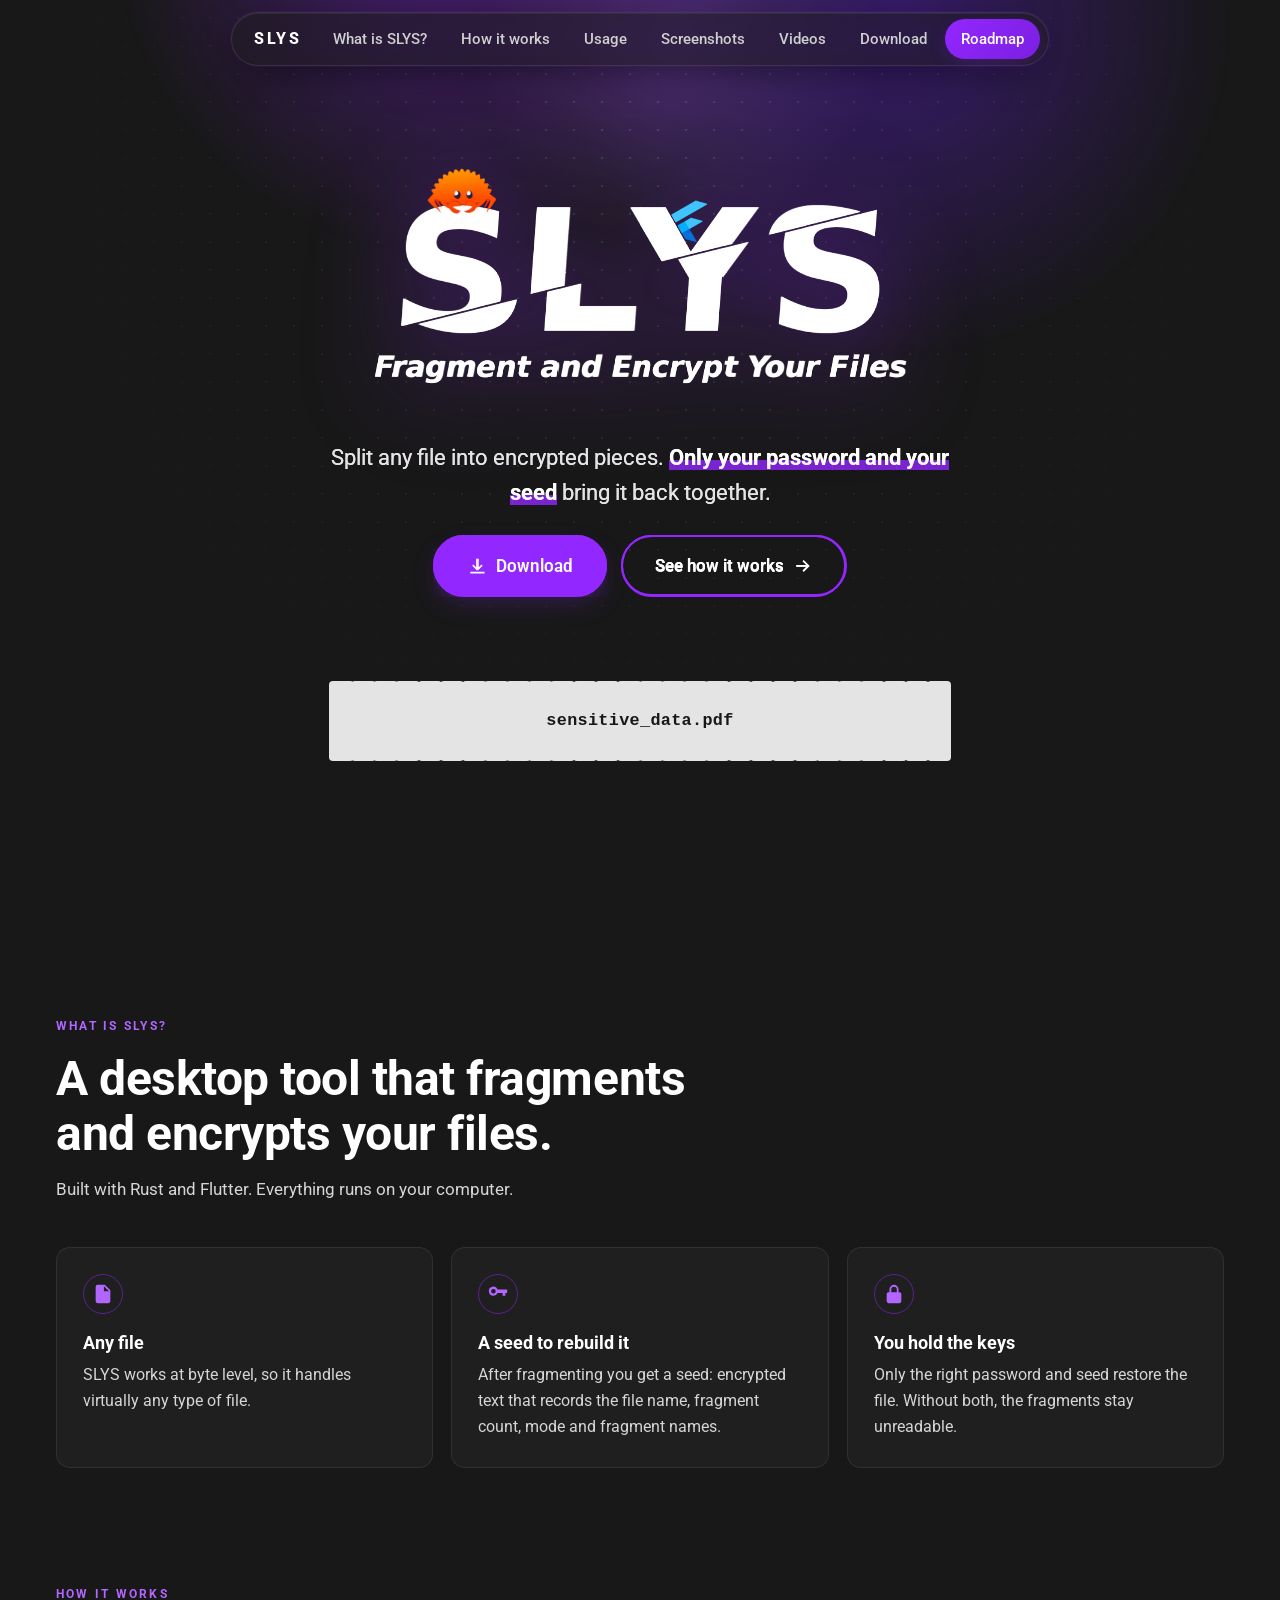
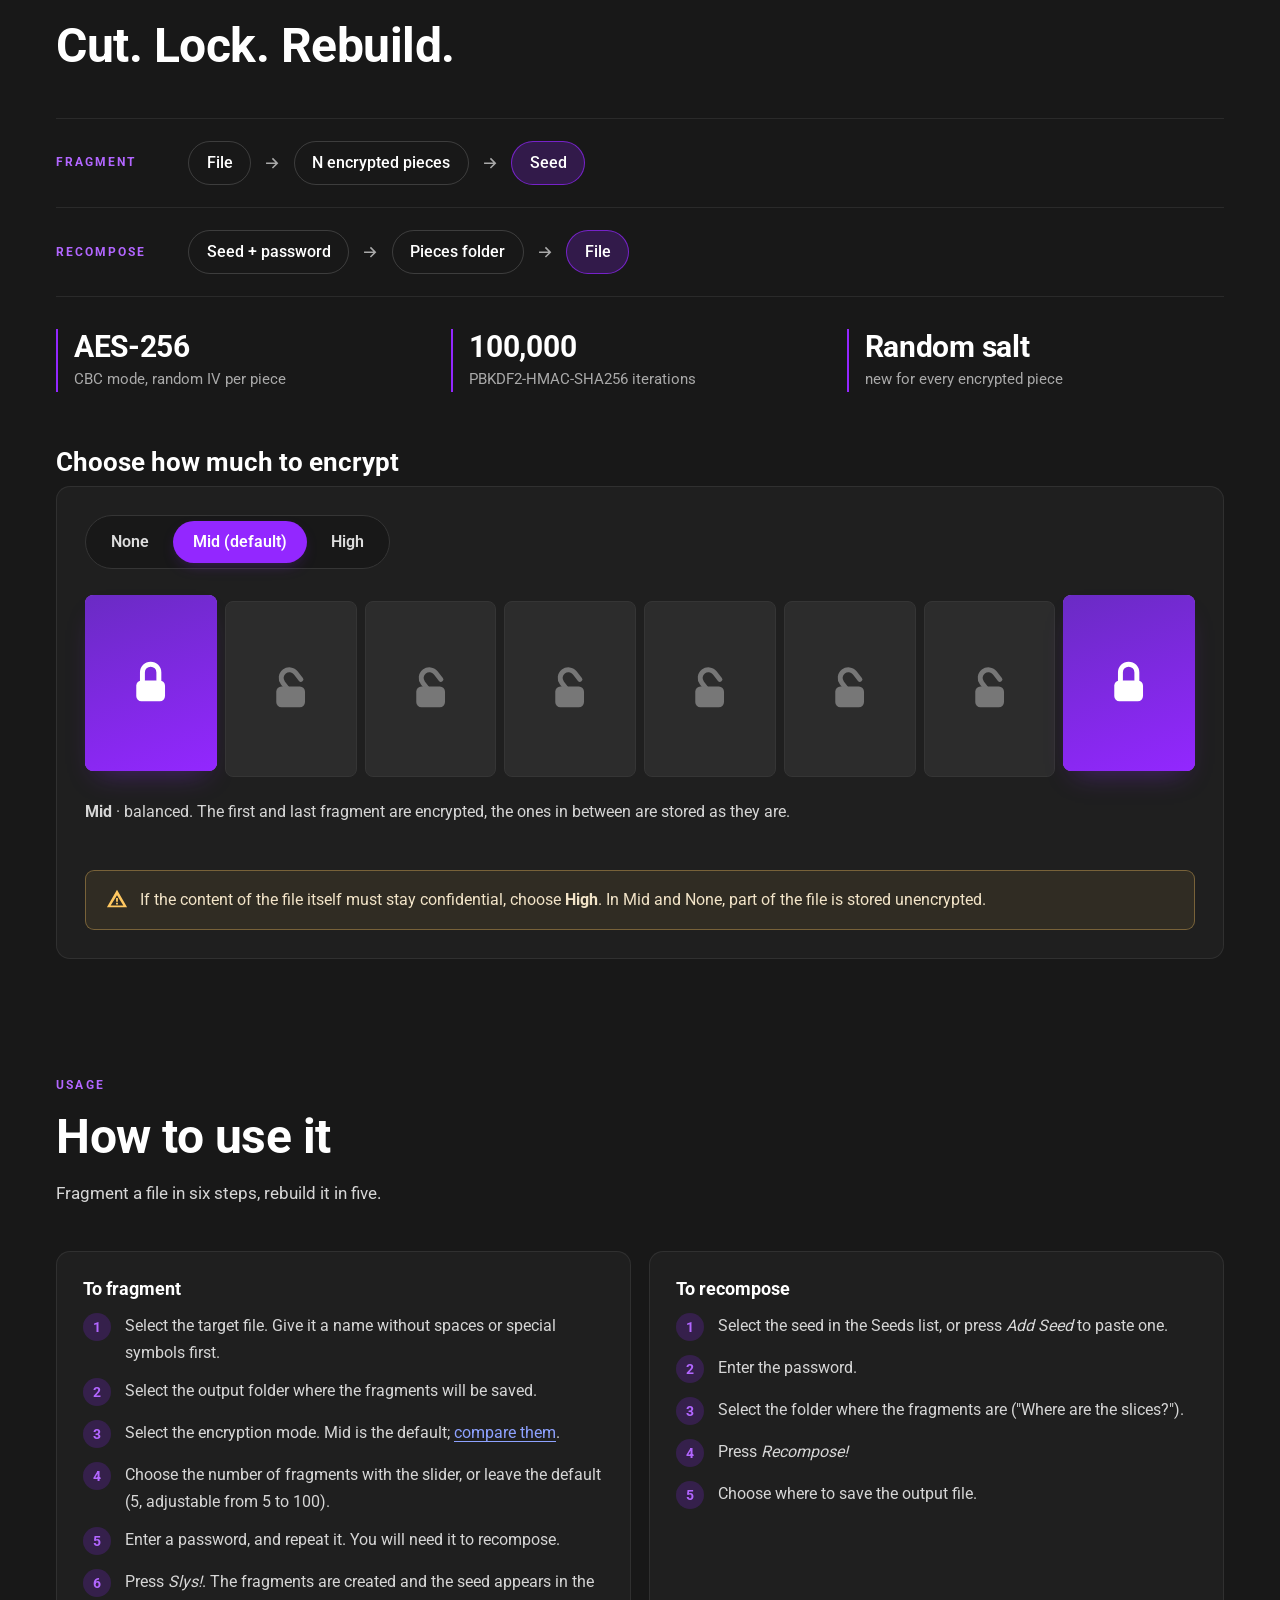
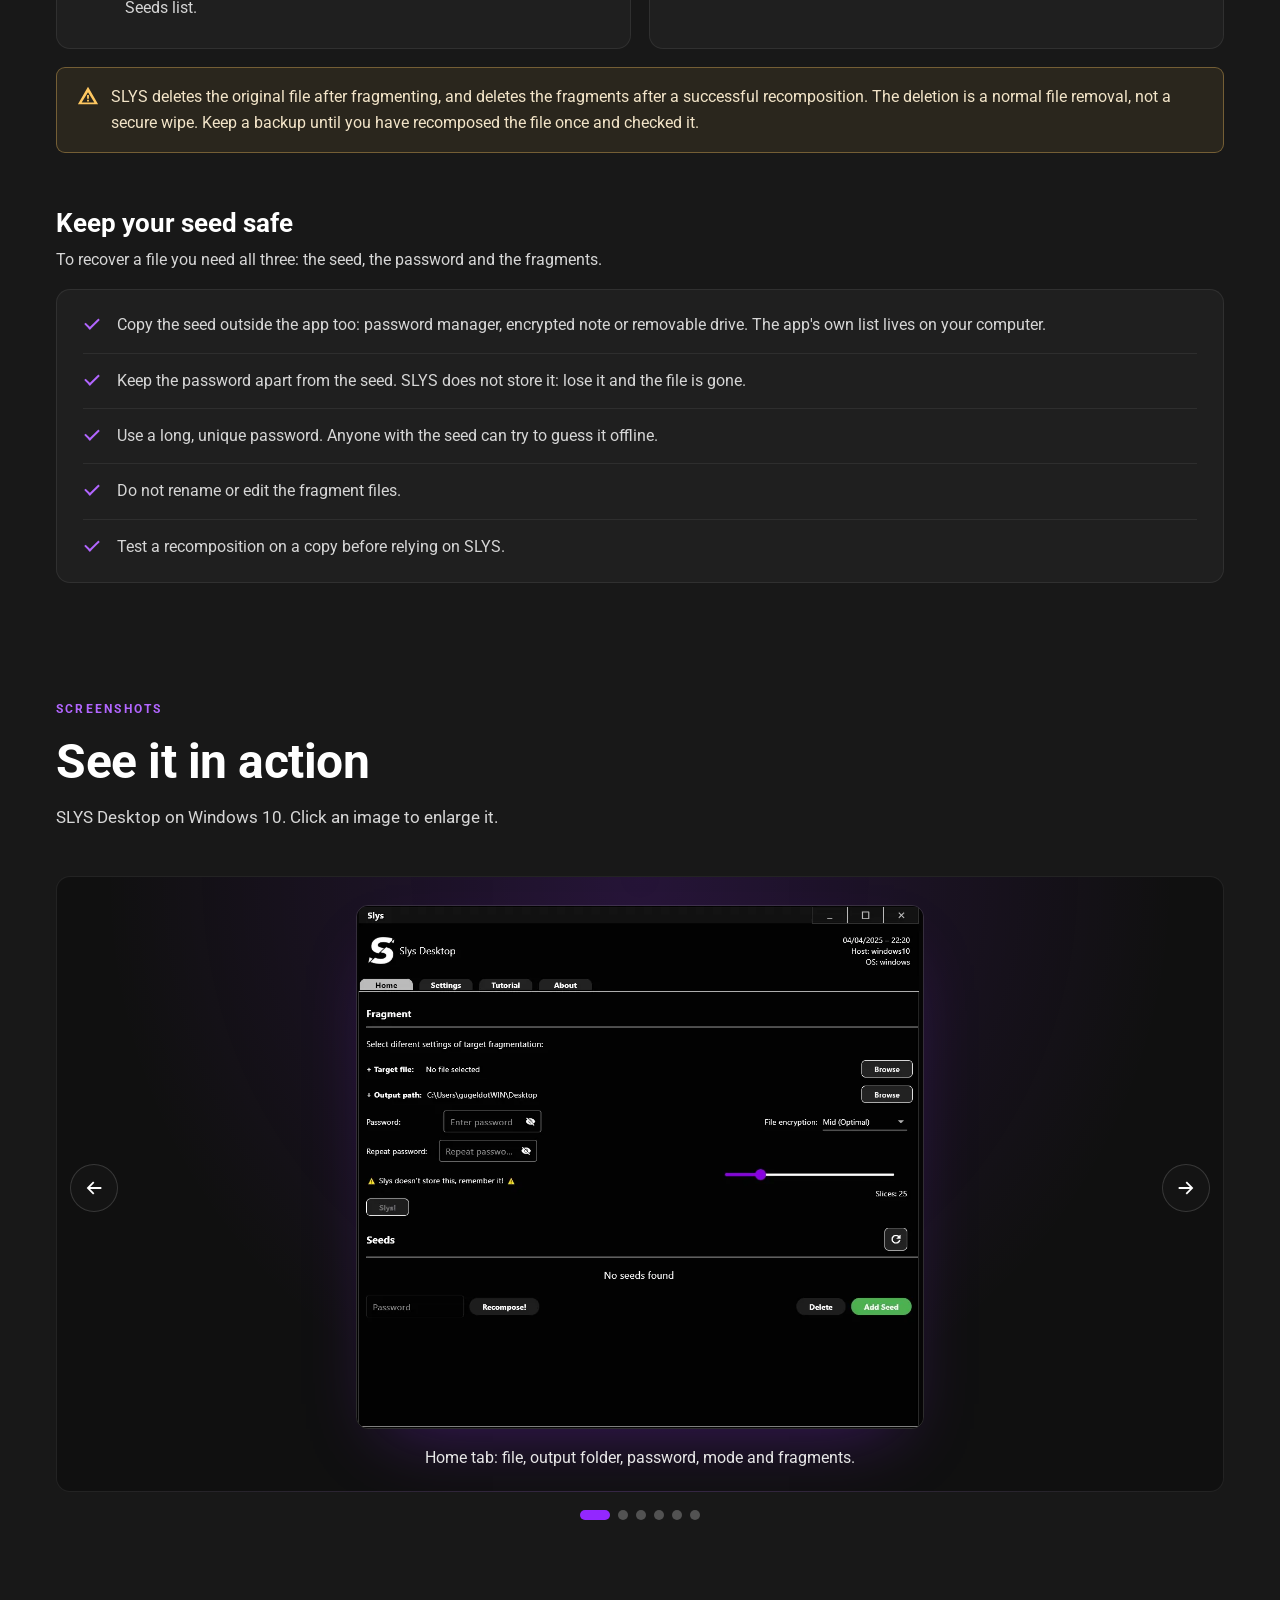
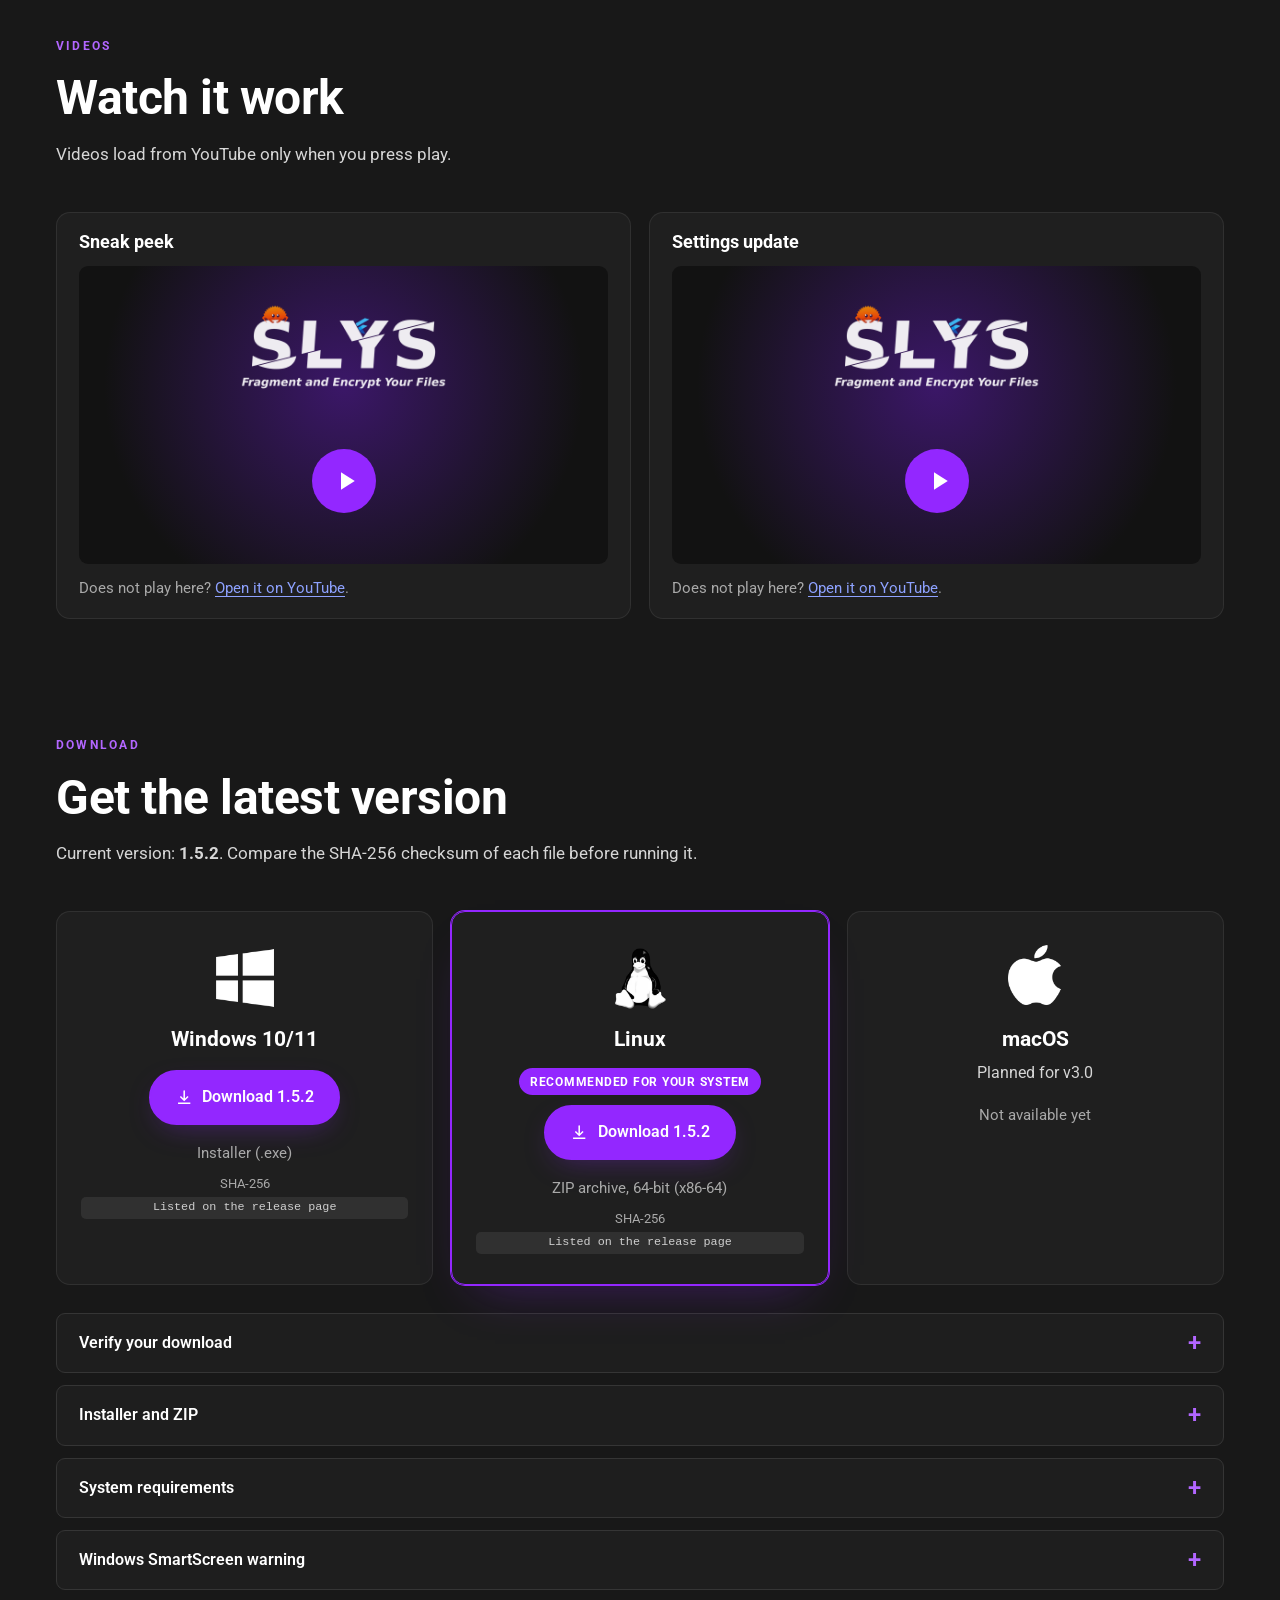
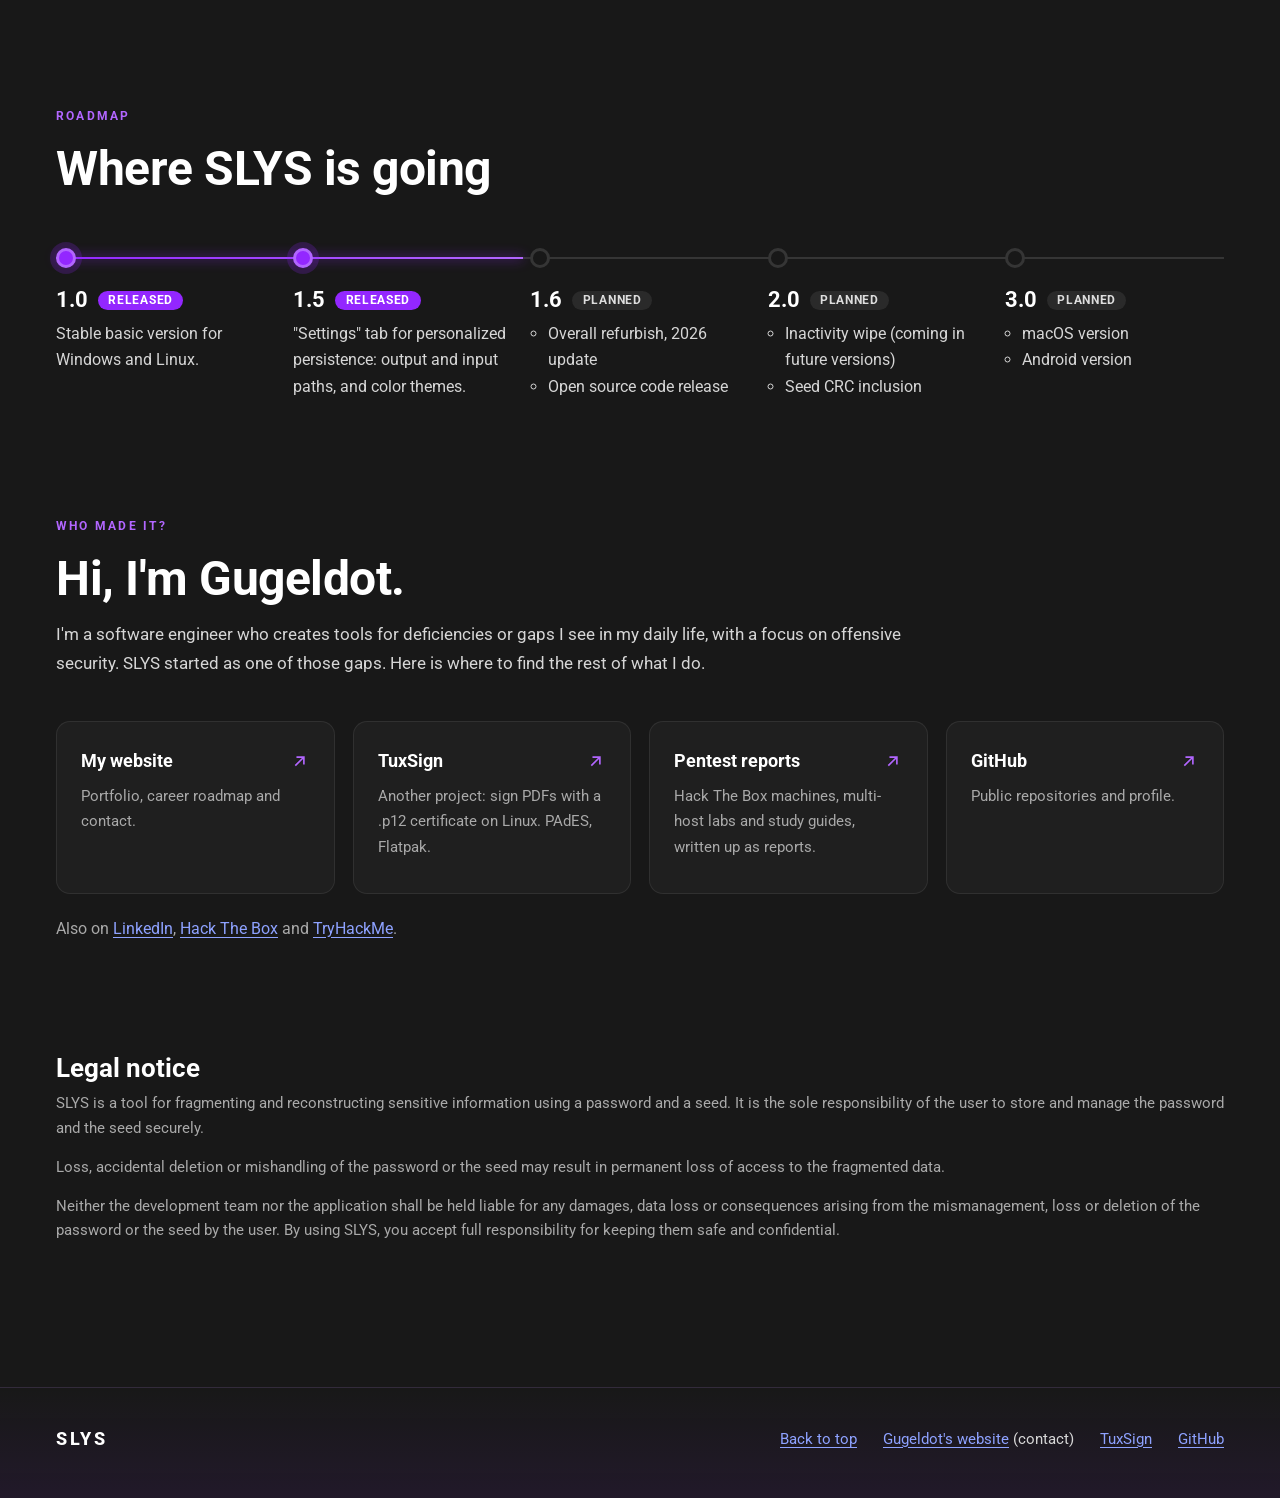
==== site/index.html @ dff04dab "Move the website into the repository, unchanged Copied as it was in the separate slys-web repository" ====
<!DOCTYPE html>
<html lang="en">
<head>
<meta charset="utf-8">
<meta name="viewport" content="width=device-width, initial-scale=1">
<title>SLYS | Fragment &amp; Encrypt Your Files for Windows &amp; Linux</title>
<meta name="description" content="SLYS is a desktop tool that splits any file into individually encrypted AES-256 fragments. Rebuild it only with your password and your encrypted seed.">
<meta name="author" content="Rodrigo Palomo Cuenca">
<meta name="theme-color" content="#181818">
<link rel="canonical" href="https://gugeldot.github.io/slys-web/">
<link rel="icon" href="favicon.ico" sizes="any">
<link rel="icon" type="image/png" sizes="32x32" href="assets/icons/favicon-32x32.png">
<link rel="icon" type="image/png" sizes="16x16" href="assets/icons/favicon-16x16.png">
<link rel="apple-touch-icon" href="assets/icons/apple-touch-icon.png">

<meta property="og:type" content="website">
<meta property="og:site_name" content="SLYS">
<meta property="og:title" content="SLYS | Fragment &amp; Encrypt Your Files for Windows &amp; Linux">
<meta property="og:description" content="SLYS is a desktop tool that splits any file into individually encrypted AES-256 fragments. Rebuild it only with your password and your encrypted seed.">
<meta property="og:url" content="https://gugeldot.github.io/slys-web/">
<meta property="og:image" content="https://gugeldot.github.io/slys-web/assets/og/og-slys.png">
<meta property="og:image:type" content="image/png">
<meta property="og:image:width" content="1200">
<meta property="og:image:height" content="627">
<meta property="og:image:alt" content="SLYS logo with the tagline Fragment and Encrypt">
<meta property="og:locale" content="en_US">
<meta name="twitter:card" content="summary_large_image">
<meta name="twitter:title" content="SLYS | Fragment &amp; Encrypt Your Files for Windows &amp; Linux">
<meta name="twitter:description" content="SLYS is a desktop tool that splits any file into individually encrypted AES-256 fragments. Rebuild it only with your password and your encrypted seed.">
<meta name="twitter:image" content="https://gugeldot.github.io/slys-web/assets/og/og-slys.png">
<meta name="twitter:image:alt" content="SLYS logo with the tagline Fragment and Encrypt">

<link rel="preload" href="assets/fonts/roboto-latin.woff2" as="font" type="font/woff2" crossorigin>
<script>document.documentElement.classList.add('js');try{history.scrollRestoration='manual'}catch(e){}</script>
<link rel="stylesheet" href="assets/css/style.css">

<script type="application/ld+json">
{
  "@context": "https://schema.org",
  "@type": "SoftwareApplication",
  "name": "SLYS",
  "alternateName": "SLYS Desktop",
  "description": "Desktop tool that fragments a file into encrypted pieces and rebuilds it only with the password and the encrypted seed generated when fragmenting.",
  "url": "https://gugeldot.github.io/slys-web/",
  "image": "https://gugeldot.github.io/slys-web/assets/og/og-slys.png",
  "applicationCategory": "SecurityApplication",
  "operatingSystem": "Windows 10, Windows 11, Linux",
  "softwareVersion": "1.5.2",
  "offers": { "@type": "Offer", "price": "0", "priceCurrency": "USD" },
  "author": { "@type": "Person", "name": "Rodrigo Palomo Cuenca", "alternateName": "Gugeldot", "url": "https://gugeldot.github.io/gugeldots-site/" }
}
</script>
<!-- TODO: the source repository (gugeldot/slys) is private, so no code, issue or release links point to it. Re-add them if it becomes public, and add "license" and "downloadUrl" to this JSON-LD. -->
</head>
<body>
<a class="skip" href="#main">Skip to content</a>

<svg width="0" height="0" style="position:absolute" aria-hidden="true" focusable="false">
  <symbol id="i-warn" viewBox="0 0 24 24"><path d="M12 2 1 21h22L12 2Zm0 6 6.9 11H5.1L12 8Zm-1 3v4h2v-4h-2Zm0 5v2h2v-2h-2Z" fill="currentColor" fill-rule="evenodd"/></symbol>
  <symbol id="i-info" viewBox="0 0 24 24"><path d="M12 2a10 10 0 1 0 0 20 10 10 0 0 0 0-20Zm-1 5h2v2h-2V7Zm0 4h2v6h-2v-6Z" fill="currentColor"/></symbol>
  <symbol id="i-download" viewBox="0 0 24 24"><path d="M12 3a1 1 0 0 1 1 1v9.6l3.3-3.3 1.4 1.4-5.7 5.7-5.7-5.7 1.4-1.4 3.3 3.3V4a1 1 0 0 1 1-1ZM4 19h16v2H4v-2Z" fill="currentColor"/></symbol>
  <symbol id="i-arrow" viewBox="0 0 24 24"><path d="M4 11h12.2l-4.600-4.600L13 5l7 7-7 7-1.400-1.400 4.600-4.600H4v-2Z" fill="currentColor"/></symbol>
  <symbol id="i-play" viewBox="0 0 24 24"><path d="M8 5v14l11-7L8 5Z" fill="currentColor"/></symbol>
  <symbol id="i-lock" viewBox="0 0 24 24"><path d="M12 2a5 5 0 0 0-5 5v3H6a2 2 0 0 0-2 2v8a2 2 0 0 0 2 2h12a2 2 0 0 0 2-2v-8a2 2 0 0 0-2-2h-1V7a5 5 0 0 0-5-5Zm-3 8V7a3 3 0 1 1 6 0v3H9Z" fill="currentColor"/></symbol>
  <symbol id="i-key" viewBox="0 0 24 24"><path d="M7 14a5 5 0 1 1 4.6-7H22v4h-2v3h-3v-3h-5.400A5 5 0 0 1 7 14Zm0-7.500a2.500 2.500 0 1 0 0 5 2.500 2.500 0 0 0 0-5Z" fill="currentColor"/></symbol>
  <symbol id="i-file" viewBox="0 0 24 24"><path d="M6 2h8l6 6v12a2 2 0 0 1-2 2H6a2 2 0 0 1-2-2V4a2 2 0 0 1 2-2Zm7 1.500V9h5.500L13 3.500Z" fill="currentColor"/></symbol>
  <symbol id="i-pc" viewBox="0 0 24 24"><path d="M3 4h18a1 1 0 0 1 1 1v11a1 1 0 0 1-1 1h-7v2h3v2H7v-2h3v-2H3a1 1 0 0 1-1-1V5a1 1 0 0 1 1-1Zm1 2v9h16V6H4Z" fill="currentColor"/></symbol>
  <symbol id="i-bolt" viewBox="0 0 24 24"><path d="M13 2 4 14h6l-1 8 9-12h-6l1-8Z" fill="currentColor"/></symbol>
</svg>

<header class="site-header">
  <div class="bar">
   <div class="dock">
    <a class="brand" href="#top" aria-label="SLYS, back to top">SLYS</a>
    <button class="nav-toggle" type="button" aria-expanded="false" aria-controls="site-nav">Menu</button>
    <nav id="site-nav" class="nav" aria-label="Sections">
      <span class="ind" aria-hidden="true"></span>
      <a class="pill" href="#what">What is SLYS?</a>
      <a class="pill" href="#how-it-works">How it works</a>
      <a class="pill" href="#usage">Usage</a>
      <a class="pill" href="#screenshots">Screenshots</a>
      <a class="pill" href="#videos">Videos</a>
      <a class="pill" href="#download">Download</a>
      <a class="pill" href="#roadmap">Roadmap</a>
    </nav>
   </div>
  </div>
  <div class="progress" aria-hidden="true"></div>
</header>

<main id="main">
<section class="hero" id="top">
  <div class="aurora" aria-hidden="true"><i></i><i></i><i></i></div>
  <h1><img class="intro" src="assets/img/slys-logo.webp" width="1100" height="480" fetchpriority="high" alt="SLYS - Fragment and Encrypt Your Files"></h1>
  <p class="lead intro">Split any file into encrypted pieces. <strong>Only your password and your seed</strong> bring it back together.</p>
  <p class="cta">
    <a class="btn btn-lg intro" href="#download"><svg class="ico" aria-hidden="true"><use href="#i-download"/></svg>Download</a>
    <a class="btn btn-lg btn-ghost intro" href="#how-it-works">See how it works<svg class="ico" aria-hidden="true"><use href="#i-arrow"/></svg></a>
  </p>

  <div class="demo" aria-hidden="true">
    <span class="shard" style="--i:0;--x:-336px;--y:-94px;--r:14deg"></span><span class="shard" style="--i:1;--x:-369px;--y:70px;--r:-12deg"></span><span class="shard" style="--i:2;--x:-350px;--y:62px;--r:-42deg"></span><span class="shard" style="--i:3;--x:-246px;--y:-116px;--r:-37deg"></span><span class="shard" style="--i:4;--x:-226px;--y:88px;--r:-34deg"></span><span class="shard" style="--i:5;--x:-248px;--y:94px;--r:40deg"></span><span class="shard" style="--i:6;--x:-148px;--y:-88px;--r:43deg"></span><span class="shard" style="--i:7;--x:-243px;--y:97px;--r:-19deg"></span><span class="shard" style="--i:8;--x:-199px;--y:-103px;--r:-17deg"></span><span class="shard" style="--i:9;--x:-29px;--y:-86px;--r:7deg"></span><span class="shard" style="--i:10;--x:-46px;--y:-94px;--r:4deg"></span><span class="shard" style="--i:11;--x:-151px;--y:-119px;--r:-26deg"></span><span class="shard" style="--i:12;--x:7px;--y:-80px;--r:-17deg"></span><span class="shard" style="--i:13;--x:8px;--y:-73px;--r:-18deg"></span><span class="shard" style="--i:14;--x:76px;--y:54px;--r:-23deg"></span><span class="shard" style="--i:15;--x:49px;--y:67px;--r:34deg"></span><span class="shard" style="--i:16;--x:105px;--y:-57px;--r:43deg"></span><span class="shard" style="--i:17;--x:-7px;--y:-82px;--r:23deg"></span><span class="shard" style="--i:18;--x:22px;--y:-63px;--r:-41deg"></span><span class="shard" style="--i:19;--x:158px;--y:71px;--r:7deg"></span><span class="shard" style="--i:20;--x:226px;--y:-50px;--r:18deg"></span><span class="shard" style="--i:21;--x:186px;--y:82px;--r:-4deg"></span><span class="shard" style="--i:22;--x:262px;--y:120px;--r:-2deg"></span><span class="shard" style="--i:23;--x:245px;--y:-119px;--r:18deg"></span><span class="shard" style="--i:24;--x:263px;--y:133px;--r:29deg"></span><span class="shard" style="--i:25;--x:206px;--y:-91px;--r:15deg"></span><span class="shard" style="--i:26;--x:170px;--y:-70px;--r:-30deg"></span><span class="shard" style="--i:27;--x:213px;--y:-119px;--r:24deg"></span>
    <span class="demo-label">sensitive_data.pdf</span>
  </div>

</section>

<section id="what">
  <div class="head reveal">
    <span class="eyebrow">What is SLYS?</span>
    <h2>A desktop tool that fragments and encrypts your files.</h2>
    <p>Built with Rust and Flutter. Everything runs on your computer.</p>
  </div>
  <div class="trio3">
    <article class="card reveal" style="--d:.04s">
      <span class="tag"><svg class="ico" aria-hidden="true"><use href="#i-file"/></svg></span>
      <h3>Any file</h3>
      <p>SLYS works at byte level, so it handles virtually any type of file.</p>
    </article>
    <article class="card reveal" style="--d:.11s">
      <span class="tag"><svg class="ico" aria-hidden="true"><use href="#i-key"/></svg></span>
      <h3>A seed to rebuild it</h3>
      <p>After fragmenting you get a seed: encrypted text that records the file name, fragment count, mode and fragment names.</p>
    </article>
    <article class="card reveal" style="--d:.18s">
      <span class="tag"><svg class="ico" aria-hidden="true"><use href="#i-lock"/></svg></span>
      <h3>You hold the keys</h3>
      <p>Only the right password and seed restore the file. Without both, the fragments stay unreadable.</p>
    </article>
  </div>
</section>

<section id="how-it-works">
  <div class="head reveal">
    <span class="eyebrow">How it works</span>
    <h2>Cut. Lock. Rebuild.</h2>
  </div>
  <div class="flows reveal">
    <div class="flow"><span class="flow-t">Fragment</span><span class="node">File</span><svg class="ico arr" aria-hidden="true"><use href="#i-arrow"/></svg><span class="node">N encrypted pieces</span><svg class="ico arr" aria-hidden="true"><use href="#i-arrow"/></svg><span class="node hi">Seed</span></div>
    <div class="flow"><span class="flow-t">Recompose</span><span class="node">Seed + password</span><svg class="ico arr" aria-hidden="true"><use href="#i-arrow"/></svg><span class="node">Pieces folder</span><svg class="ico arr" aria-hidden="true"><use href="#i-arrow"/></svg><span class="node hi">File</span></div>
  </div>
  <div class="facts reveal">
    <div class="fact"><b>AES-256</b><span>CBC mode, random IV per piece</span></div>
    <div class="fact"><b>100,000</b><span>PBKDF2-HMAC-SHA256 iterations</span></div>
    <div class="fact"><b>Random salt</b><span>new for every encrypted piece</span></div>
  </div>
  <!-- TODO: confirm these parameters still match the 1.5.2 build (source: slys/Source/backend/src/cryption.rs). -->

  <h3 class="sub" id="modes">Choose how much to encrypt</h3>
  <div class="card modes reveal">
    <fieldset>
      <legend class="sr-only">Encryption mode</legend>
      <div class="seg" role="radiogroup">
        <input type="radio" name="mode" id="m-none" value="none"><label for="m-none">None</label>
        <input type="radio" name="mode" id="m-mid" value="mid" checked><label for="m-mid">Mid (default)</label>
        <input type="radio" name="mode" id="m-high" value="high"><label for="m-high">High</label>
      </div>
    </fieldset>
    <div class="fraglist" aria-hidden="true" data-frags>
      <span class="frag enc" style="--i:0"><svg class="lock" viewBox="0 0 24 24" aria-hidden="true"><path class="shackle" d="M8 11V7a4 4 0 0 1 8 0v4" fill="none" stroke="currentColor" stroke-width="2.4" stroke-linecap="round"/><rect class="body" x="5" y="11" width="14" height="10" rx="2.5" fill="currentColor"/></svg></span>
      <span class="frag" style="--i:1"><svg class="lock" viewBox="0 0 24 24" aria-hidden="true"><path class="shackle" d="M8 11V7a4 4 0 0 1 8 0v4" fill="none" stroke="currentColor" stroke-width="2.4" stroke-linecap="round"/><rect class="body" x="5" y="11" width="14" height="10" rx="2.5" fill="currentColor"/></svg></span>
      <span class="frag" style="--i:2"><svg class="lock" viewBox="0 0 24 24" aria-hidden="true"><path class="shackle" d="M8 11V7a4 4 0 0 1 8 0v4" fill="none" stroke="currentColor" stroke-width="2.4" stroke-linecap="round"/><rect class="body" x="5" y="11" width="14" height="10" rx="2.5" fill="currentColor"/></svg></span>
      <span class="frag" style="--i:3"><svg class="lock" viewBox="0 0 24 24" aria-hidden="true"><path class="shackle" d="M8 11V7a4 4 0 0 1 8 0v4" fill="none" stroke="currentColor" stroke-width="2.4" stroke-linecap="round"/><rect class="body" x="5" y="11" width="14" height="10" rx="2.5" fill="currentColor"/></svg></span>
      <span class="frag" style="--i:4"><svg class="lock" viewBox="0 0 24 24" aria-hidden="true"><path class="shackle" d="M8 11V7a4 4 0 0 1 8 0v4" fill="none" stroke="currentColor" stroke-width="2.4" stroke-linecap="round"/><rect class="body" x="5" y="11" width="14" height="10" rx="2.5" fill="currentColor"/></svg></span>
      <span class="frag" style="--i:5"><svg class="lock" viewBox="0 0 24 24" aria-hidden="true"><path class="shackle" d="M8 11V7a4 4 0 0 1 8 0v4" fill="none" stroke="currentColor" stroke-width="2.4" stroke-linecap="round"/><rect class="body" x="5" y="11" width="14" height="10" rx="2.5" fill="currentColor"/></svg></span>
      <span class="frag" style="--i:6"><svg class="lock" viewBox="0 0 24 24" aria-hidden="true"><path class="shackle" d="M8 11V7a4 4 0 0 1 8 0v4" fill="none" stroke="currentColor" stroke-width="2.4" stroke-linecap="round"/><rect class="body" x="5" y="11" width="14" height="10" rx="2.5" fill="currentColor"/></svg></span>
      <span class="frag enc" style="--i:7"><svg class="lock" viewBox="0 0 24 24" aria-hidden="true"><path class="shackle" d="M8 11V7a4 4 0 0 1 8 0v4" fill="none" stroke="currentColor" stroke-width="2.4" stroke-linecap="round"/><rect class="body" x="5" y="11" width="14" height="10" rx="2.5" fill="currentColor"/></svg></span>
    </div>
    <div aria-live="polite">
      <p class="mode-desc" data-mode="none"><strong>None</strong> · fastest. No fragment is encrypted. The seed still is.</p>
      <p class="mode-desc on" data-mode="mid"><strong>Mid</strong> · balanced. The first and last fragment are encrypted, the ones in between are stored as they are.</p>
      <p class="mode-desc" data-mode="high"><strong>High</strong> · slowest. Every fragment is encrypted.</p>
    </div>
    <p class="note"><svg class="ico" role="img" aria-label="Warning"><use href="#i-warn"/></svg><span>If the content of the file itself must stay confidential, choose <strong>High</strong>. In Mid and None, part of the file is stored unencrypted.</span></p>
  </div>
  <!-- TODO: confirm the mode behaviour for 1.5.2 (source: slys/Source/backend/src/main.rs, "Partial" = first and last fragment, "Total" = all). -->
</section>

<section id="usage">
  <div class="head reveal">
    <span class="eyebrow">Usage</span>
    <h2>How to use it</h2>
    <p>Fragment a file in six steps, rebuild it in five.</p>
  </div>
  <div class="two">
    <article class="card reveal">
      <h3>To fragment</h3>
      <ol class="todo-list">
        <li>Select the target file. Give it a name without spaces or special symbols first.</li>
        <li>Select the output folder where the fragments will be saved.</li>
        <li>Select the encryption mode. Mid is the default; <a href="#modes">compare them</a>.</li>
        <li>Choose the number of fragments with the slider, or leave the default (5, adjustable from 5 to 100).</li>
        <li>Enter a password, and repeat it. You will need it to recompose.</li>
        <li>Press <em>Slys!</em>. The fragments are created and the seed appears in the Seeds list.</li>
      </ol>
      <!-- TODO: confirm for 1.5.2: default fragment count (source: 5; older screenshots show 25) and the "no spaces or symbols" file name rule. -->
    </article>
    <article class="card reveal" style="--d:.1s">
      <h3>To recompose</h3>
      <ol class="todo-list">
        <li>Select the seed in the Seeds list, or press <em>Add Seed</em> to paste one.</li>
        <li>Enter the password.</li>
        <li>Select the folder where the fragments are ("Where are the slices?").</li>
        <li>Press <em>Recompose!</em></li>
        <li>Choose where to save the output file.</li>
      </ol>
    </article>
  </div>
  <p class="note reveal" role="note"><svg class="ico" role="img" aria-label="Warning"><use href="#i-warn"/></svg><span>SLYS deletes the original file after fragmenting, and deletes the fragments after a successful recomposition. The deletion is a normal file removal, not a secure wipe. Keep a backup until you have recomposed the file once and checked it.</span></p>

  <h3 class="sub" id="seed-safety">Keep your seed safe</h3>
  <p class="sub-lead">To recover a file you need all three: the seed, the password and the fragments.</p>
  <ul class="check card reveal">
    <li>Copy the seed outside the app too: password manager, encrypted note or removable drive. The app's own list lives on your computer.</li>
    <li>Keep the password apart from the seed. SLYS does not store it: lose it and the file is gone.</li>
    <li>Use a long, unique password. Anyone with the seed can try to guess it offline.</li>
    <li>Do not rename or edit the fragment files.</li>
    <li>Test a recomposition on a copy before relying on SLYS.</li>
  </ul>
</section>

<section id="screenshots">
  <div class="head reveal">
    <span class="eyebrow">Screenshots</span>
    <h2>See it in action</h2>
    <p>SLYS Desktop on Windows 10. Click an image to enlarge it.</p>
  </div>
  <div class="carousel reveal" role="region" aria-roledescription="carousel" aria-label="Screenshots of SLYS Desktop">
    <div class="viewport" tabindex="0">
      <ul class="track">
        <li class="slide" aria-label="1 of 6">
          <figure>
            <a href="assets/img/shot-1.webp" data-lightbox aria-label="Enlarge screenshot 1"><img src="assets/img/shot-1.webp" width="1044" height="967"  decoding="async" alt="SLYS Desktop home tab with fields for target file, output path, password, file encryption set to Mid and a slices slider"></a>
            <figcaption>Home tab: file, output folder, password, mode and fragments.</figcaption>
          </figure>
        </li>
        <li class="slide" aria-label="2 of 6">
          <figure>
            <a href="assets/img/shot-2.webp" data-lightbox aria-label="Enlarge screenshot 2"><img src="assets/img/shot-2.webp" width="1044" height="967" loading="lazy" decoding="async" alt="SLYS Desktop home tab showing a generated seed in the Seeds list"></a>
            <figcaption>After fragmenting, the seed appears in the Seeds list.</figcaption>
          </figure>
        </li>
        <li class="slide" aria-label="3 of 6">
          <figure>
            <a href="assets/img/shot-3.webp" data-lightbox aria-label="Enlarge screenshot 3"><img src="assets/img/shot-3.webp" width="1044" height="967" loading="lazy" decoding="async" alt="SLYS Desktop with a seed selected, the slices folder chosen and a password entered, ready to press Recompose"></a>
            <figcaption>Recomposing: select a seed, enter the password, choose the fragments folder.</figcaption>
          </figure>
        </li>
        <li class="slide" aria-label="4 of 6">
          <figure>
            <a href="assets/img/shot-4.webp" data-lightbox aria-label="Enlarge screenshot 4"><img src="assets/img/shot-4.webp" width="1044" height="967" loading="lazy" decoding="async" alt="SLYS Desktop settings tab with dark mode, accent color, default output path, encryption level and fragment size"></a>
            <figcaption>Settings: theme, accent color and default paths, mode and fragment count.</figcaption>
          </figure>
        </li>
        <li class="slide" aria-label="5 of 6">
          <figure>
            <a href="assets/img/shot-5.webp" data-lightbox aria-label="Enlarge screenshot 5"><img src="assets/img/shot-5.webp" width="1044" height="967" loading="lazy" decoding="async" alt="SLYS Desktop tutorial tab listing the steps to fragment and to recompose a file"></a>
            <figcaption>Tutorial tab with the fragment and recompose steps.</figcaption>
          </figure>
        </li>
        <li class="slide" aria-label="6 of 6">
          <figure>
            <a href="assets/img/shot-6.webp" data-lightbox aria-label="Enlarge screenshot 6"><img src="assets/img/shot-6.webp" width="1044" height="967" loading="lazy" decoding="async" alt="SLYS Desktop about tab with the SLYS logo and the reasons behind the tool"></a>
            <figcaption>About tab: motivation and capabilities.</figcaption>
          </figure>
        </li>
      </ul>
    </div>
    <button type="button" class="car-btn prev" aria-label="Previous screenshot"><svg class="ico" aria-hidden="true"><use href="#i-arrow"/></svg></button>
    <button type="button" class="car-btn next" aria-label="Next screenshot"><svg class="ico" aria-hidden="true"><use href="#i-arrow"/></svg></button>
    <div class="car-foot">
      <div class="dots"><button type="button" class="dot on" aria-label="Go to screenshot 1" aria-current="true"></button><button type="button" class="dot" aria-label="Go to screenshot 2"></button><button type="button" class="dot" aria-label="Go to screenshot 3"></button><button type="button" class="dot" aria-label="Go to screenshot 4"></button><button type="button" class="dot" aria-label="Go to screenshot 5"></button><button type="button" class="dot" aria-label="Go to screenshot 6"></button></div>
    </div>
  </div>
</section>

<section id="videos">
  <div class="head reveal">
    <span class="eyebrow">Videos</span>
    <h2>Watch it work</h2>
    <p>Videos load from YouTube only when you press play.</p>
  </div>
  <div class="two">
    <article class="card video-card reveal">
      <h3>Sneak peek</h3>
      <a class="video" href="https://youtu.be/vsgayHR3l5A" data-yt="vsgayHR3l5A" data-title="SLYS 1.5.2 Sneak Peek" target="_blank" rel="noopener noreferrer">
        <img src="assets/img/slys-logo.webp" width="1100" height="480" loading="lazy" decoding="async" alt="">
        <span class="play"><svg class="ico" aria-hidden="true"><use href="#i-play"/></svg></span>
        <span class="sr-only">Play video: SLYS 1.5.2 Sneak Peek</span>
      </a>
      <p class="alt">Does not play here? <a href="https://youtu.be/vsgayHR3l5A" target="_blank" rel="noopener noreferrer">Open it on YouTube<span class="sr-only"> (opens in a new tab)</span></a>.</p>
    </article>
    <article class="card video-card reveal" style="--d:.1s">
      <h3>Settings update</h3>
      <a class="video" href="https://youtu.be/JXyZCfNcs8A" data-yt="JXyZCfNcs8A" data-title="SLYS 1.5.2 Settings Update" target="_blank" rel="noopener noreferrer">
        <img src="assets/img/slys-logo.webp" width="1100" height="480" loading="lazy" decoding="async" alt="">
        <span class="play"><svg class="ico" aria-hidden="true"><use href="#i-play"/></svg></span>
        <span class="sr-only">Play video: SLYS 1.5.2 Settings Update</span>
      </a>
      <p class="alt">Does not play here? <a href="https://youtu.be/JXyZCfNcs8A" target="_blank" rel="noopener noreferrer">Open it on YouTube<span class="sr-only"> (opens in a new tab)</span></a>.</p>
    </article>
  </div>
</section>

<section id="download">
  <div class="head reveal">
    <span class="eyebrow">Download</span>
    <h2>Get the latest version</h2>
    <p>Current version: <strong>1.5.2</strong>. Compare the SHA-256 checksum of each file before running it.</p>
  </div>
  <div class="os-grid">
    <article class="card os reveal" data-os="windows">
      <img src="assets/img/os-windows.webp" width="240" height="240" loading="lazy" decoding="async" alt="Windows logo">
      <h3>Windows 10/11</h3>
      <p class="rec" hidden>Recommended for your system</p>
      <p><a class="btn" href="https://github.com/gugeldot/slys/releases/latest" target="_blank" rel="noopener noreferrer"><svg class="ico" aria-hidden="true"><use href="#i-download"/></svg>Download 1.5.2<span class="sr-only"> (opens in a new tab)</span></a></p>
      <p class="meta">Installer (.exe)</p>
      <p class="hash"><span>SHA-256</span> <code id="sha-windows">Listed on the release page</code></p>
    </article>
    <article class="card os reveal" style="--d:.08s" data-os="linux">
      <img src="assets/img/os-linux.webp" width="206" height="240" loading="lazy" decoding="async" alt="Linux penguin logo">
      <h3>Linux</h3>
      <p class="rec" hidden>Recommended for your system</p>
      <p><a class="btn" href="https://github.com/gugeldot/slys/releases/latest" target="_blank" rel="noopener noreferrer"><svg class="ico" aria-hidden="true"><use href="#i-download"/></svg>Download 1.5.2<span class="sr-only"> (opens in a new tab)</span></a></p>
      <p class="meta">ZIP archive, 64-bit (x86-64)</p>
      <p class="hash"><span>SHA-256</span> <code id="sha-linux">Listed on the release page</code></p>
    </article>
    <article class="card os os-soon reveal" style="--d:.16s" data-os="macos">
      <img src="assets/img/os-macos.webp" width="240" height="240" loading="lazy" decoding="async" alt="Apple logo">
      <h3>macOS</h3>
      <p><span class="status">Planned for v3.0</span></p>
      <p class="meta">Not available yet</p>
    </article>
  </div>
  <!-- TODO: BLOCKER. The download buttons point at github.com/gugeldot/slys/releases/latest, which returns 404 while the repository is private. Host the installer and ZIP somewhere public (public releases repo, or files in this repo) and update these links. -->
  <!-- TODO: SHA-256 values and exact asset names (assumed Slys_Installer.exe and Slys_Linux.zip). Run tools/fill-checksums.py to fill them in. -->

  <div class="accs">
    <details class="acc reveal">
      <summary>Verify your download</summary>
      <div class="body">
        <p>Compare the checksum of the file you downloaded with the one listed above. If they differ, do not run it.</p>
        <p><strong>Windows (PowerShell)</strong></p>
        <pre><code>Get-FileHash .\Slys_Installer.exe -Algorithm SHA256</code></pre>
        <p><strong>Linux</strong></p>
        <pre><code>sha256sum Slys_Linux.zip</code></pre>
      </div>
    </details>
    <details class="acc reveal">
      <summary>Installer and ZIP</summary>
      <div class="body">
        <p>Windows is distributed as an installer that sets the application up for you. The Linux build is a self-contained folder (executable plus libraries), distributed as a ZIP: extract it anywhere and run <code>slys_frontend</code>. If your system does not run it, mark it as executable with <code>chmod +x slys_frontend</code>.</p>
        <!-- TODO: confirm with the author the reason for installer (Windows) vs ZIP (Linux); the text above only describes what each package is. -->
      </div>
    </details>
    <details class="acc reveal">
      <summary>System requirements</summary>
      <div class="body">
        <ul class="plain">
          <li>Windows 10 or 11, or a 64-bit (x86-64) Linux distribution with a graphical desktop.</li>
          <li>Free memory at least as large as the file you fragment: SLYS reads the whole file into memory.</li>
          <li>The file must have at least as many bytes as the number of fragments you choose.</li>
        </ul>
        <!-- TODO: minimum Windows build, minimum glibc / distributions tested, and macOS/ARM status. -->
      </div>
    </details>
    <details class="acc reveal">
      <summary>Windows SmartScreen warning</summary>
      <div class="body">
        <p>Windows may show a SmartScreen warning the first time you run the installer. The executable is not signed with a code-signing certificate, which this independent project cannot currently afford. SmartScreen flags unsigned files by default. To continue, choose <em>More info</em>, then <em>Run anyway</em>. Verifying the SHA-256 checksum above first is recommended.</p>
      </div>
    </details>
  </div>
</section>

<section id="roadmap">
  <div class="head reveal">
    <span class="eyebrow">Roadmap</span>
    <h2>Where SLYS is going</h2>
  </div>
  <ol class="timeline reveal">
    <li class="done"><h3>1.0 <span class="badge">Released</span></h3><p>Stable basic version for Windows and Linux.</p></li>
    <li class="done"><h3>1.5 <span class="badge">Released</span></h3><p>"Settings" tab for personalized persistence: output and input paths, and color themes.</p></li>
    <li><h3>1.6 <span class="badge">Planned</span></h3><ul><li>Overall refurbish, 2026 update</li><li>Open source code release</li></ul></li>
    <li><h3>2.0 <span class="badge">Planned</span></h3><ul><li>Inactivity wipe (coming in future versions)</li><li>Seed CRC inclusion</li></ul></li>
    <li><h3>3.0 <span class="badge">Planned</span></h3><ul><li>macOS version</li><li>Android version</li></ul></li>
  </ol>
  <!-- TODO: macOS was listed under 2.0 on the previous site; the brief says v3.0. Confirm. -->

  <!-- TODO: changelog details for 1.5.1 and 1.5.2 (the roadmap above already lists 1.0 and 1.5). -->
</section>

<section id="about">
  <div class="head reveal">
    <span class="eyebrow">Who made it?</span>
    <h2>Hi, I'm Gugeldot.</h2>
    <p>I'm a software engineer who creates tools for deficiencies or gaps I see in my daily life, with a focus on offensive security. SLYS started as one of those gaps. Here is where to find the rest of what I do.</p>
  </div>
  <div class="links4">
    <a class="card link-card reveal" href="https://gugeldot.github.io/gugeldots-site/" target="_blank" rel="noopener noreferrer"><span class="lc-t">My website<svg class="ico go" aria-hidden="true"><use href="#i-arrow"/></svg></span><span class="lc-d">Portfolio, career roadmap and contact.</span><span class="sr-only"> (opens in a new tab)</span></a>
    <a class="card link-card reveal" href="https://gugeldot.github.io/TuxSign/" target="_blank" rel="noopener noreferrer"><span class="lc-t">TuxSign<svg class="ico go" aria-hidden="true"><use href="#i-arrow"/></svg></span><span class="lc-d">Another project: sign PDFs with a .p12 certificate on Linux. PAdES, Flatpak.</span><span class="sr-only"> (opens in a new tab)</span></a>
    <a class="card link-card reveal" href="https://gugeldot.github.io/gugeldots-site/reports.html" target="_blank" rel="noopener noreferrer"><span class="lc-t">Pentest reports<svg class="ico go" aria-hidden="true"><use href="#i-arrow"/></svg></span><span class="lc-d">Hack The Box machines, multi-host labs and study guides, written up as reports.</span><span class="sr-only"> (opens in a new tab)</span></a>
    <a class="card link-card reveal" href="https://github.com/gugeldot" target="_blank" rel="noopener noreferrer"><span class="lc-t">GitHub<svg class="ico go" aria-hidden="true"><use href="#i-arrow"/></svg></span><span class="lc-d">Public repositories and profile.</span><span class="sr-only"> (opens in a new tab)</span></a>
  </div>
  <p class="more reveal">Also on <a href="https://linkedin.com/in/rodrigo-palomo-cuenca" target="_blank" rel="noopener noreferrer">LinkedIn<span class="sr-only"> (opens in a new tab)</span></a>, <a href="https://app.hackthebox.com/public/users/2388245" target="_blank" rel="noopener noreferrer">Hack The Box<span class="sr-only"> (opens in a new tab)</span></a> and <a href="https://tryhackme.com/p/gugeldot" target="_blank" rel="noopener noreferrer">TryHackMe<span class="sr-only"> (opens in a new tab)</span></a>.</p>
</section>

<section id="legal" class="legal">
  <h3 class="sub" style="margin-top:0">Legal notice</h3>
  <p>SLYS is a tool for fragmenting and reconstructing sensitive information using a password and a seed. It is the sole responsibility of the user to store and manage the password and the seed securely.</p>
  <p>Loss, accidental deletion or mishandling of the password or the seed may result in permanent loss of access to the fragmented data.</p>
  <p>Neither the development team nor the application shall be held liable for any damages, data loss or consequences arising from the mismanagement, loss or deletion of the password or the seed by the user. By using SLYS, you accept full responsibility for keeping them safe and confidential.</p>
</section>
</main>

<footer class="site-footer">
  <div class="foot">
    <p class="foot-brand">SLYS</p>
    <ul>
      <li><a href="#top">Back to top</a></li>
      <li><a href="https://gugeldot.github.io/gugeldots-site/" target="_blank" rel="noopener noreferrer">Gugeldot's website<span class="sr-only"> (opens in a new tab)</span></a> (contact)</li>
      <li><a href="https://gugeldot.github.io/TuxSign/" target="_blank" rel="noopener noreferrer">TuxSign<span class="sr-only"> (opens in a new tab)</span></a></li>
      <li><a href="https://github.com/gugeldot" target="_blank" rel="noopener noreferrer">GitHub<span class="sr-only"> (opens in a new tab)</span></a></li>
    </ul>
    <!-- TODO: direct contact e-mail if desired. -->
  </div>
</footer>

<dialog class="lightbox" aria-label="Screenshot viewer">
  <figure>
    <img src="assets/img/shot-1.webp" alt="" width="1044" height="967" loading="lazy">
    <figcaption></figcaption>
  </figure>
  <div class="lb-actions">
    <button type="button" data-lb="prev" aria-label="Previous screenshot">&larr;</button>
    <button type="button" data-lb="next" aria-label="Next screenshot">&rarr;</button>
    <button type="button" data-lb="close" aria-label="Close viewer">Close</button>
  </div>
</dialog>

<script src="assets/js/main.js" defer></script>
</body>
</html>
---- site/assets/css/style.css ----
/* SLYS landing - plain CSS, no dependencies.
   Palette carried over from the original site: #181818 background, #9327FF purple, white text, Roboto.
   Motion is progressive: everything is readable without JS and with prefers-reduced-motion. */

@font-face {
  font-family: "Roboto";
  font-style: normal;
  font-weight: 100 900;
  font-display: swap;
  src: url("../fonts/roboto-latin.woff2") format("woff2");
}

:root {
  --bg: #181818;
  --bg-2: #1e1e1e;
  --surface: #232323;
  --surface-2: #2c2c2c;
  --border: #353535;
  --text: #fff;
  --body: #d6d6d6;
  --muted: #a9a9a9;
  --purple: #9327ff;
  --purple-2: #b266ff;
  --glow: rgba(147, 39, 255, .35);
  --link: #8ea2ff;
  --green: #00ff06;
  --amber: #ffc861;
  --radius: 14px;
  --radius-s: 9px;
  --font: "Roboto", system-ui, -apple-system, "Segoe UI", Arial, sans-serif;
  --header-h: 4rem;
  --ease: cubic-bezier(.2, .8, .2, 1);
}

*, *::before, *::after { box-sizing: border-box; }
html { scroll-behavior: smooth; scroll-padding-top: calc(var(--header-h) + 12px); -webkit-text-size-adjust: 100%; }
@media (min-width: 1800px) { html { font-size: 112.5%; } }
@media (min-width: 2200px) { html { font-size: 131.25%; } }
@media (min-width: 3000px) { html { font-size: 175%; } }
html, body { overflow-x: clip; }
body { margin: 0; background: var(--bg); color: var(--body); font: 400 1rem/1.65 var(--font); overflow-x: hidden; }
img { max-width: 100%; height: auto; display: block; }
a { color: var(--link); text-underline-offset: 3px; }
a:hover { color: #b7c3ff; }
:focus-visible { outline: 3px solid #fff; outline-offset: 3px; border-radius: 4px; }
h1, h2, h3, h4 { color: var(--text); line-height: 1.15; margin: 0; }
p { margin: 0 0 1em; }
code, pre { font-family: ui-monospace, SFMono-Regular, Menlo, Consolas, monospace; }
.sr-only { position: absolute; width: 1px; height: 1px; overflow: hidden; clip: rect(0 0 0 0); white-space: nowrap; }
.skip { position: absolute; left: 8px; top: 0; transform: translateY(-150%); z-index: 100; background: #fff; color: #000; padding: .6rem 1rem; border-radius: var(--radius-s); }
.skip:focus { transform: translateY(8px); }
.ico { width: 1.15em; height: 1.15em; flex: none; fill: currentColor; }

/* ---------- Header ---------- */
.site-header { position: fixed; left: 0; right: 0; top: 0; z-index: 50; padding: 12px 16px 0; pointer-events: none; }
.progress { position: fixed; left: 0; top: 0; height: 2px; width: 100%; background: linear-gradient(90deg, var(--purple), var(--purple-2)); transform: scaleX(0); transform-origin: 0 50%; box-shadow: 0 0 12px var(--purple); z-index: 60; }
.bar { display: flex; justify-content: center; }
.dock { pointer-events: auto; display: flex; align-items: center; gap: 6px; flex-wrap: wrap; justify-content: center; padding: 6px 8px 6px 22px; border-radius: 999px; background: rgba(30, 30, 30, .62); backdrop-filter: blur(16px) saturate(1.5); -webkit-backdrop-filter: blur(16px) saturate(1.5); border: 1px solid rgba(255, 255, 255, .1); box-shadow: 0 10px 40px -12px rgba(0, 0, 0, .7), 0 0 0 1px rgba(147, 39, 255, .12), inset 0 1px 0 rgba(255, 255, 255, .06); animation: dock-in .9s var(--ease) both; }
@keyframes dock-in { from { opacity: 0; transform: translateY(-18px) scale(.96); } }
.brand { color: #fff; font-weight: 800; letter-spacing: .16em; text-decoration: none; font-size: 1rem; margin-right: 10px; transition: text-shadow .3s; }
.brand:hover { color: #fff; text-shadow: 0 0 16px var(--purple-2); }
.nav { position: relative; display: flex; flex-wrap: wrap; gap: 2px; }
.ind { position: absolute; top: 0; left: 0; height: 100%; width: 0; border-radius: 999px; background: linear-gradient(135deg, var(--purple), #7a1fe0); box-shadow: 0 6px 20px -6px var(--glow); opacity: 0; transition: transform .45s var(--ease), width .45s var(--ease), opacity .3s; pointer-events: none; }
.pill { position: relative; z-index: 1; display: inline-flex; align-items: center; padding: .5rem 1rem; border-radius: 999px; color: #cfcfcf; text-decoration: none; font-weight: 500; font-size: .92rem; transition: color .25s; }
.pill:hover, .pill.on { color: #fff; }
.nav-toggle { display: none; }

/* ---------- Buttons ---------- */
.btn { position: relative; display: inline-flex; align-items: center; justify-content: center; gap: 9px; min-height: 48px; padding: .75rem 1.5rem; border-radius: 999px; background: var(--purple); color: #fff; font-weight: 600; font-size: 1rem; text-decoration: none; border: 2px solid var(--purple); cursor: pointer; font-family: inherit; box-shadow: 0 10px 30px -10px var(--glow); transition: transform .25s var(--ease), box-shadow .25s, background .25s, border-color .25s; }
.btn:hover { background: var(--purple-2); border-color: var(--purple-2); color: #fff; transform: translateY(-3px); box-shadow: 0 16px 36px -10px var(--glow); }
.btn:active { transform: translateY(0) scale(.98); }
.btn-ghost { background: transparent; box-shadow: none; }
.btn-ghost:hover { background: rgba(147, 39, 255, .18); }
.btn-lg { min-height: 56px; padding: .9rem 2rem; font-size: 1.08rem; }

/* ---------- Layout ---------- */
main { max-width: 76rem; margin: 0 auto; padding: 0 24px 40px; }
section { padding: clamp(64px, 9vw, 112px) 0 0; }
.head { max-width: 46rem; margin-bottom: clamp(28px, 4vw, 44px); }
.eyebrow { display: inline-block; font-size: .78rem; font-weight: 700; letter-spacing: .18em; text-transform: uppercase; color: var(--purple-2); margin-bottom: 14px; }
.head h2 { font-size: clamp(1.9rem, 4.2vw, 3rem); letter-spacing: -.01em; margin-bottom: 14px; }
.head p { color: var(--body); font-size: 1.08rem; margin: 0; }
h3 { font-size: 1.15rem; }

/* ---------- Cards (with cursor spotlight) ---------- */
.card { position: relative; background: rgba(255, 255, 255, .03); border: 1px solid rgba(255, 255, 255, .08); border-radius: var(--radius); padding: 26px; transition: transform .35s var(--ease), border-color .3s, box-shadow .35s; }
.card::before { content: ""; position: absolute; inset: 0; border-radius: inherit; background: radial-gradient(360px circle at var(--mx, 50%) var(--my, 0%), rgba(147, 39, 255, .22), transparent 60%); opacity: 0; transition: opacity .3s; pointer-events: none; }
.card:hover { transform: translateY(-3px); border-color: rgba(147, 39, 255, .5); }
.card:hover::before { opacity: 1; }
.card > * { position: relative; }
.card h3 { margin-bottom: 8px; }
.card p:last-child { margin-bottom: 0; }
.card .tag { display: grid; place-items: center; width: 40px; height: 40px; border-radius: 50%; background: transparent; border: 1px solid rgba(147, 39, 255, .5); color: var(--purple-2); margin-bottom: 18px; font-weight: 800; }
.card .tag .ico { width: 22px; height: 22px; }

/* ---------- Hero ---------- */
.hero { position: relative; min-height: 100vh; min-height: 100svh; padding: 5.5rem 0 2.5rem; display: flex; flex-direction: column; align-items: center; justify-content: center; text-align: center; isolation: isolate; }
.aurora { position: absolute; top: -80px; bottom: 0; left: 50%; width: 100vw; margin-left: -50vw; z-index: -1; overflow: hidden; pointer-events: none; -webkit-mask-image: linear-gradient(#000 60%, transparent); mask-image: linear-gradient(#000 60%, transparent); }
.aurora i { position: absolute; width: 60vmax; height: 60vmax; border-radius: 50%; background: radial-gradient(circle, rgba(147, 39, 255, .42), transparent 62%); animation: drift 18s ease-in-out infinite alternate; }
.aurora i:nth-child(1) { left: 5%; top: -30vmax; }
.aurora i:nth-child(2) { right: 0; top: -22vmax; background: radial-gradient(circle, rgba(88, 31, 190, .5), transparent 62%); animation-duration: 23s; animation-delay: -6s; }
.aurora i:nth-child(3) { left: 35%; top: -8vmax; width: 36vmax; height: 36vmax; background: radial-gradient(circle, rgba(178, 102, 255, .24), transparent 62%); animation-duration: 15s; animation-delay: -3s; }
.aurora::after { content: ""; position: absolute; inset: 0; background-image: radial-gradient(rgba(255, 255, 255, .13) 1px, transparent 1.2px); background-size: 28px 28px; -webkit-mask-image: radial-gradient(ellipse at 50% 20%, #000, transparent 70%); mask-image: radial-gradient(ellipse at 50% 20%, #000, transparent 70%); }
@keyframes drift { from { transform: translate3d(-6%, 0, 0) scale(1); } to { transform: translate3d(8%, 10%, 0) scale(1.15); } }

.hero h1 { margin: 0 0 4px; filter: drop-shadow(0 12px 50px rgba(147, 39, 255, .45)); animation: float 7s ease-in-out infinite; }
.hero h1 img { height: min(32vh, 360px); height: min(32svh, 360px); width: auto; max-width: 92vw; margin: 0 auto; }
@keyframes float { 50% { transform: translateY(-8px); } }
.lead { max-width: 40rem; margin: 2.2svh auto 24px; font-size: clamp(1.1rem, 2.1vw, 1.35rem); color: #e4e4e4; }
.lead strong { color: #fff; background: linear-gradient(transparent 62%, rgba(147, 39, 255, .55) 62%); }
.cta { display: flex; flex-wrap: wrap; gap: 14px; justify-content: center; margin: 0 0 8px; }

/* intro: logo, headline and buttons arrive in pieces (see main.js) */
.js .intro { opacity: 0; animation: unhide 0s 12s forwards; }
@keyframes unhide { to { opacity: 1; } }
.js .hero h1 { animation: none; }
.js.intro-done .hero h1 { animation: float 7s ease-in-out infinite; }
.frag-layer { position: absolute; inset: 0; z-index: 3; pointer-events: none; }
.frag-layer > .pc { position: absolute; overflow: hidden; will-change: transform; }
.pc > i { position: absolute; inset: 0; border-radius: inherit; background: linear-gradient(160deg, #2e2e2e, #1b1b1b); box-shadow: inset 0 0 0 1px rgba(147, 39, 255, .6), 0 10px 26px -10px rgba(147, 39, 255, .55); }

/* fragment demo: a file shatters into encrypted shards, then reassembles */
.demo { --t0: 2.5s; --k: 1; position: relative; width: min(620px, 100%); height: clamp(150px, 22svh, 220px); margin: 2svh auto 0; display: flex; align-items: center; justify-content: center; gap: 0; }
.shard { position: relative; flex: 1; height: 78px; border-radius: 3px; background: #e4e4e4; box-shadow: 0 0 0 1px #e4e4e4; margin-right: -.5px; animation: shatter 15s var(--ease) infinite backwards, drop 1.2s cubic-bezier(.3, 1.3, .5, 1) backwards; animation-delay: calc(var(--t0) + var(--i) * 45ms), calc(var(--t0) + var(--i) * 25ms); }
.shard::before { content: ""; position: absolute; inset: 0; opacity: 0; border-radius: inherit; background: linear-gradient(160deg, #6a2bc4, var(--purple)); box-shadow: 0 0 18px var(--glow); animation: enc 15s var(--ease) infinite backwards; animation-delay: calc(var(--t0) + var(--i) * 45ms); }
.shard:nth-of-type(odd) { --s: 1; }
.shard:nth-of-type(even) { --s: -1; }
/* blade that sweeps the block just before it is cut again */
.demo::after { content: ""; position: absolute; left: 0; top: calc(50% - 56px); width: 2px; height: 112px; border-radius: 2px; background: #fff; box-shadow: 0 0 14px 3px var(--purple), 0 0 38px 6px var(--glow); opacity: 0; animation: blade 15s linear infinite backwards; animation-delay: var(--t0); pointer-events: none; }
@keyframes blade { 0%, 71.5% { left: 0; opacity: 0; } 72% { left: 0; opacity: 1; } 80.4% { left: 100%; opacity: 1; } 81.5%, 100% { left: 100%; opacity: 0; } }
@keyframes drop { from { translate: 0 -120vh; } }
@keyframes shatter { 0%, 22% { transform: translate(calc(var(--x) * var(--k)), calc(var(--y) * var(--k) * .55)) rotate(var(--r)); border-radius: 3px; } 50%, 70% { transform: none; border-radius: 0; } 73%, 78% { transform: translateY(calc(var(--s) * 7px)); border-radius: 0; } 94%, 100% { transform: translate(calc(var(--x) * var(--k)), calc(var(--y) * var(--k) * .55)) rotate(var(--r)); border-radius: 3px; } }
@keyframes enc { 0%, 24% { opacity: 1; } 48%, 70% { opacity: 0; } 92%, 100% { opacity: 1; } }
.demo-label { position: absolute; left: 0; right: 0; text-align: center; pointer-events: none; font-family: ui-monospace, Menlo, Consolas, monospace; }
.demo-label { top: 50%; transform: translateY(-50%); color: #181818; font-weight: 700; font-size: 1.05rem; letter-spacing: .02em; animation: lbl 15s infinite backwards; animation-delay: var(--t0); }
@keyframes lbl { 0%, 46% { opacity: 0; } 56%, 69% { opacity: 1; } 72%, 100% { opacity: 0; } }


/* ---------- What (bento) ---------- */

/* ---------- What / How ---------- */
.head { max-width: 56rem; }
.head h2 { text-wrap: balance; }
.trio3 { display: grid; grid-template-columns: repeat(3, minmax(0, 1fr)); gap: 18px; }
.flows { display: grid; gap: 0; border-bottom: 1px solid rgba(255, 255, 255, .08); }
.flow { display: flex; flex-wrap: wrap; align-items: center; gap: 12px; padding: 22px 0; border-top: 1px solid rgba(255, 255, 255, .08); }
.flow-t { width: 120px; font-size: .78rem; font-weight: 700; letter-spacing: .16em; text-transform: uppercase; color: var(--purple-2); }
.node { padding: .5rem 1.1rem; border-radius: 999px; border: 1px solid rgba(255, 255, 255, .16); color: #fff; font-weight: 500; }
.node.hi { background: rgba(147, 39, 255, .22); border-color: rgba(147, 39, 255, .7); }
.arr { color: var(--muted); }
.facts { display: grid; grid-template-columns: repeat(3, minmax(0, 1fr)); gap: 18px; margin: 32px 0 0; }
.fact { padding-left: 16px; border-left: 2px solid var(--purple); }
.fact b { display: block; color: #fff; font-size: clamp(1.4rem, 2.6vw, 1.9rem); letter-spacing: -.01em; line-height: 1.2; }
.fact span { color: var(--muted); font-size: .92rem; }
.check { list-style: none; margin: 0; padding: 8px 26px; }
.check li { position: relative; padding: 14px 0 14px 34px; border-bottom: 1px solid rgba(255, 255, 255, .07); }
.check li:last-child { border-bottom: 0; }
.check li::before { content: ""; position: absolute; left: 2px; top: 20px; width: 14px; height: 8px; border-left: 2.5px solid var(--purple-2); border-bottom: 2.5px solid var(--purple-2); transform: rotate(-45deg); }
.check.card:hover { transform: none; }

/* encryption mode picker with padlocks */
.modes { padding: 28px; }
.modes fieldset { border: 0; margin: 0; padding: 0; min-width: 0; }
.seg { position: relative; display: inline-flex; gap: 4px; padding: 5px; border: 1px solid var(--border); border-radius: 999px; background: var(--bg); margin: 0 0 24px; }
.seg input { position: absolute; opacity: 0; pointer-events: none; }
.seg label { cursor: pointer; padding: .5rem 1.25rem; border-radius: 999px; font-weight: 600; color: #ddd; transition: background .3s, color .3s; }
.seg input:checked + label { background: var(--purple); color: #fff; box-shadow: 0 6px 16px -6px var(--glow); }
.seg input:focus-visible + label { outline: 3px solid #fff; outline-offset: 2px; }
.fraglist { display: grid; grid-template-columns: repeat(8, minmax(0, 1fr)); gap: 8px; margin-bottom: 22px; padding-top: 8px; }
.frag { position: relative; aspect-ratio: 3 / 4; border-radius: 8px; background: var(--surface-2); border: 1px solid var(--border); display: grid; place-items: center; color: #777; transition: color .4s, transform .5s var(--ease), box-shadow .45s, border-color .45s; }
.frag::before { content: ""; position: absolute; inset: -1px; border-radius: inherit; background: linear-gradient(160deg, #6a2bc4, var(--purple)); opacity: 0; transition: opacity .45s; }
.frag .lock { position: relative; width: 38%; height: auto; overflow: visible; }
.lock .shackle { transform-box: view-box; transform-origin: 16px 11px; transform: translate(1px, -3.5px) rotate(-38deg); transition: transform .55s cubic-bezier(.3, 1.7, .5, 1); transition-delay: calc(var(--i) * 60ms + 120ms); }
/* order on lock: shackle closes (120ms), the whole tile squashes like a click (560ms), then it turns purple (680ms) */
.frag.enc { color: #fff; border-color: var(--purple-2); transform: translateY(-6px); box-shadow: 0 14px 26px -12px var(--glow); animation: snap .45s var(--ease) both; animation-delay: calc(var(--i) * 60ms + 560ms); transition-delay: calc(var(--i) * 60ms + 680ms); }
.frag.enc::before { opacity: 1; transition-delay: calc(var(--i) * 60ms + 680ms); }
.frag.enc .shackle { transform: none; }
@keyframes snap { 40% { scale: .9 .86; } }
.mode-desc { margin: 0; min-height: 3.3em; }
.js .mode-desc { display: none; }
.js .mode-desc.on { display: block; animation: fade .5s var(--ease); }
@keyframes fade { from { opacity: 0; transform: translateY(6px); } }
.note { display: flex; gap: 12px; align-items: flex-start; padding: 16px 20px; border-radius: var(--radius-s); background: rgba(255, 200, 97, .08); border: 1px solid rgba(255, 200, 97, .35); margin: 18px 0 0; color: #f2e4c8; }
.note .ico { color: var(--amber); width: 22px; height: 22px; margin-top: 1px; }
.note p, .note span { margin: 0; }

/* ---------- Usage ---------- */
.two { display: grid; grid-template-columns: repeat(2, minmax(0, 1fr)); gap: 18px; }
.todo-list { list-style: none; margin: 14px 0 0; padding: 0; counter-reset: t; display: grid; gap: 12px; }
.todo-list li { counter-increment: t; position: relative; padding-left: 42px; min-height: 30px; }
.todo-list li::before { content: counter(t); position: absolute; left: 0; top: 0; display: grid; place-items: center; width: 28px; height: 28px; border-radius: 50%; background: rgba(147, 39, 255, .2); color: var(--purple-2); font-weight: 700; font-size: .85rem; }
.sub { margin: 56px 0 8px; font-size: 1.6rem; }
.sub-lead { max-width: 46rem; }

/* ---------- Screenshots (carousel) ---------- */
.carousel { position: relative; }
.viewport { border-radius: var(--radius); border: 1px solid rgba(255, 255, 255, .08); background: radial-gradient(ellipse at 50% 0%, rgba(147, 39, 255, .16), transparent 65%), #101010; overflow-x: auto; scroll-snap-type: x mandatory; scrollbar-width: none; overscroll-behavior-x: contain; }
.viewport::-webkit-scrollbar { display: none; }
.track { list-style: none; margin: 0; padding: 0; display: flex; }
.slide { flex: 0 0 100%; scroll-snap-align: center; padding: 28px 72px 20px; display: grid; justify-items: center; }
.slide figure { margin: 0; display: grid; justify-items: center; gap: 16px; max-width: 100%; }
.slide a { display: block; cursor: zoom-in; border-radius: 12px; overflow: hidden; border: 1px solid rgba(255, 255, 255, .12); box-shadow: 0 30px 70px -30px var(--glow); transition: transform .5s var(--ease), box-shadow .5s; }
.slide a:hover { transform: scale(1.015); box-shadow: 0 40px 80px -28px rgba(147, 39, 255, .6); }
.slide img { height: min(58vh, 540px); width: auto; max-width: 100%; background: #000; }
.slide figcaption { color: #e6e6e6; text-align: center; max-width: 46rem; }
.car-btn { position: absolute; top: calc(50% - 34px); z-index: 2; width: 48px; height: 48px; border-radius: 50%; border: 1px solid rgba(255, 255, 255, .15); background: rgba(24, 24, 24, .7); backdrop-filter: blur(10px); -webkit-backdrop-filter: blur(10px); color: #fff; display: grid; place-items: center; cursor: pointer; transition: background .25s, transform .25s var(--ease), border-color .25s; }
.car-btn .ico { width: 22px; height: 22px; }
.car-btn:hover { background: var(--purple); border-color: var(--purple-2); transform: scale(1.1); }
.car-btn.prev { left: 14px; }
.car-btn.prev .ico { transform: scaleX(-1); }
.car-btn.next { right: 14px; }
.car-foot { display: flex; align-items: center; justify-content: center; gap: 18px; margin-top: 18px; }
.dots { display: flex; gap: 8px; }
.dot { width: 10px; height: 10px; padding: 0; border: 0; border-radius: 999px; background: rgba(255, 255, 255, .25); cursor: pointer; transition: width .4s var(--ease), background .3s; position: relative; }
.dot::after { content: ""; position: absolute; inset: -12px -4px; }
.dot:hover { background: rgba(255, 255, 255, .5); }
.dot.on { width: 30px; background: var(--purple); }
.js 
.lightbox { border: 1px solid var(--border); border-radius: var(--radius); background: var(--bg); color: #fff; padding: 12px; max-width: min(96vw, 1100px); width: 100%; }
.lightbox::backdrop { background: rgba(0, 0, 0, .88); backdrop-filter: blur(4px); }
.lightbox[open] { animation: pop .35s var(--ease); }
@keyframes pop { from { opacity: 0; transform: scale(.94); } }
.lightbox figure { margin: 0; }
.lightbox img { width: 100%; max-height: 78vh; object-fit: contain; background: #000; border-radius: var(--radius-s); }
.lightbox figcaption { padding: 10px 4px 0; color: #ddd; }
.lb-actions { display: flex; gap: 10px; justify-content: flex-end; padding-top: 10px; }
.lb-actions button { font: inherit; font-weight: 600; color: #fff; background: var(--purple); border: 0; border-radius: 999px; min-width: 48px; min-height: 44px; padding: 0 1.1rem; cursor: pointer; }
.lb-actions button:hover { background: var(--purple-2); }

/* ---------- Videos ---------- */
.video-card { padding: 0; }
.video-card h3 { padding: 18px 22px 0; }
.video { position: relative; display: block; margin: 14px 22px 0; aspect-ratio: 16 / 9; border-radius: var(--radius-s); overflow: hidden; background: radial-gradient(circle at 50% 40%, #3b1768, #121212 75%); }
.video img { position: absolute; top: 8%; left: 0; right: 0; width: 48%; height: auto; margin: 0 auto; opacity: .92; transition: transform .6s var(--ease); }
a.video:hover img { transform: scale(1.06); }
.video iframe { position: absolute; inset: 0; width: 100%; height: 100%; border: 0; }
.play { position: absolute; left: 50%; top: 72%; width: 64px; height: 64px; margin: -32px 0 0 -32px; border-radius: 50%; background: var(--purple); color: #fff; display: grid; place-items: center; animation: pulse 2.4s infinite; transition: transform .3s var(--ease); }
a.video:hover .play { transform: scale(1.12); }
.play .ico { width: 30px; height: 30px; margin-left: 4px; }
@keyframes pulse { 0% { box-shadow: 0 0 0 0 var(--glow); } 70%, 100% { box-shadow: 0 0 0 22px rgba(147, 39, 255, 0); } }
.video-card .alt { margin: 0; padding: 12px 22px 18px; font-size: .92rem; color: var(--muted); }

/* ---------- Download ---------- */
.os-grid { display: grid; grid-template-columns: repeat(3, minmax(0, 1fr)); gap: 18px; }
.os { text-align: center; padding: 30px 24px; }
.os img { width: 72px; height: 72px; object-fit: contain; margin: 0 auto 14px; transition: transform .5s var(--ease); }
.os:hover img { transform: scale(1.12) rotate(-4deg); }
.os h3 { font-size: 1.3rem; }
.os .meta { color: var(--muted); font-size: .92rem; margin: 12px 0 8px; }
.os .rec { display: inline-block; font-size: .78rem; font-weight: 700; letter-spacing: .06em; text-transform: uppercase; background: var(--purple); color: #fff; padding: .2rem .7rem; border-radius: 999px; margin: 8px 0 0; }
.os .rec[hidden] { display: none; }
.os.is-current { border-color: var(--purple); box-shadow: 0 0 0 1px var(--purple), 0 24px 50px -26px var(--glow); }
.os .hash { font-size: .8rem; color: var(--muted); margin: 0; }
.os .hash code { display: block; margin-top: 3px; word-break: break-all; color: #d0d0d0; }
.os-soon { opacity: .75; }
.os-soon:hover { opacity: 1; }
.os .btn { margin-top: 10px; }

details.acc { border: 1px solid var(--border); border-radius: var(--radius-s); background: var(--bg-2); margin-top: 12px; transition: border-color .3s; }
details.acc[open] { border-color: rgba(147, 39, 255, .6); }
details.acc summary { cursor: pointer; list-style: none; padding: 16px 22px; font-weight: 600; color: #fff; display: flex; justify-content: space-between; align-items: center; gap: 12px; }
details.acc summary::-webkit-details-marker { display: none; }
details.acc summary::after { content: "+"; font-size: 1.5rem; line-height: 1; color: var(--purple-2); transition: transform .3s var(--ease); }
details.acc[open] summary::after { transform: rotate(45deg); }
details.acc.closing summary::after { transform: none; }
details.acc .body { padding: 0 22px 20px; }
details.acc .body > :last-child { margin-bottom: 0; }
.accs { margin-top: 28px; }
pre { margin: 0 0 12px; padding: 14px 16px; background: #0e0e0e; border: 1px solid var(--border); border-radius: var(--radius-s); overflow-x: auto; color: #e9e9e9; font-size: .92rem; }
code { background: rgba(255, 255, 255, .08); padding: .1em .4em; border-radius: 5px; font-size: .92em; }
pre code { background: none; padding: 0; }
ul.plain { margin: 0 0 1em; padding-left: 1.2em; }
ul.plain li { margin-bottom: .4em; }

/* ---------- Roadmap ---------- */
.timeline { list-style: none; margin: 0; padding: 0; display: grid; grid-template-columns: repeat(5, minmax(0, 1fr)); gap: 18px; position: relative; }
.timeline::before { content: ""; position: absolute; left: 0; right: 0; top: 17px; height: 2px; background: var(--border); }
.timeline::after { content: ""; position: absolute; left: 0; top: 17px; height: 2px; width: 40%; background: linear-gradient(90deg, var(--purple), var(--purple-2)); box-shadow: 0 0 12px var(--purple); transform-origin: 0 50%; }
.js .timeline::after { transform: scaleX(0); transition: transform 1.4s var(--ease) .2s; }
.js .timeline.in::after { transform: scaleX(1); }
.timeline > li { position: relative; padding-top: 48px; }
.timeline > li::before { content: ""; position: absolute; top: 8px; left: 0; width: 20px; height: 20px; border-radius: 50%; background: var(--bg); border: 3px solid var(--border); z-index: 1; }
.timeline > li.done::before { background: var(--purple); border-color: var(--purple-2); box-shadow: 0 0 0 6px rgba(147, 39, 255, .2); }
.timeline h3 { display: flex; align-items: center; gap: 10px; flex-wrap: wrap; font-size: 1.35rem; margin-bottom: 8px; }
.badge { font-size: .72rem; font-weight: 700; letter-spacing: .06em; text-transform: uppercase; padding: .2rem .65rem; border-radius: 999px; background: rgba(255, 255, 255, .08); color: #ddd; }
.done .badge { background: var(--purple); color: #fff; }
.timeline ul { margin: 0; padding-left: 1.1em; }
.timeline p { margin: 0; }
.changelog { margin: 0; padding: 0; list-style: none; display: grid; gap: 10px; }
.changelog li { padding-left: 14px; border-left: 2px solid var(--purple); }

/* ---------- Legal / About / Footer ---------- */
.links4 { display: grid; grid-template-columns: repeat(4, minmax(0, 1fr)); gap: 18px; }
.link-card { display: flex; flex-direction: column; gap: 8px; text-decoration: none; color: var(--body); padding: 24px; }
.link-card:hover { color: #fff; }
.lc-t { display: flex; align-items: center; justify-content: space-between; gap: 10px; color: #fff; font-weight: 700; font-size: 1.15rem; }
.lc-t .go { width: 20px; height: 20px; color: var(--purple-2); transform: rotate(-45deg); transition: transform .35s var(--ease); }
.link-card:hover .go { transform: rotate(0) translateX(4px); }
.lc-d { font-size: .95rem; color: var(--muted); }
.more { margin: 22px 0 0; color: var(--muted); }
.legal p { color: var(--muted); font-size: .92rem; }
.site-footer { border-top: 1px solid rgba(255, 255, 255, .08); margin-top: 90px; background: linear-gradient(180deg, transparent, rgba(147, 39, 255, .08)); }
.foot { max-width: 76rem; margin: 0 auto; padding: 36px 24px 44px; display: flex; flex-wrap: wrap; gap: 16px 40px; align-items: center; justify-content: space-between; font-size: .95rem; }
.foot-brand { font-weight: 800; letter-spacing: .14em; color: #fff; font-size: 1.15rem; margin: 0; }
.foot ul { list-style: none; display: flex; flex-wrap: wrap; gap: 8px 26px; margin: 0; padding: 0; }

/* ---------- Scroll reveal ---------- */
.js .reveal { opacity: 0; transform: translateY(28px); transition: opacity .8s var(--ease), transform .8s var(--ease); transition-delay: var(--d, 0s); }
.js .reveal.in { opacity: 1; transform: none; }
.js .card.reveal.in { transition: opacity .8s var(--ease) var(--d, 0s), transform .35s var(--ease), border-color .3s, box-shadow .35s; }

/* ---------- Responsive ---------- */
@media (max-width: 1000px) {
    .timeline { grid-template-columns: repeat(2, minmax(0, 1fr)); row-gap: 28px; }
  .timeline::before, .timeline::after { display: none; }
}
@media (max-width: 860px) {
  .js .nav-toggle { display: inline-flex; font: inherit; font-weight: 600; color: #fff; background: var(--purple); border: 0; border-radius: 999px; padding: .5rem 1.1rem; min-height: 44px; align-items: center; cursor: pointer; }
  .dock { width: 100%; justify-content: space-between; border-radius: 26px; padding: 6px 8px 6px 18px; }
  .js .nav { display: none; width: 100%; flex-direction: column; padding: 4px 0 8px; }
  .ind { display: none; }
  .pill.on { background: var(--purple); }
  .js .nav.open { display: flex; }
  .js .nav .pill { padding: .7rem 1rem; }
  main { padding-left: 16px; padding-right: 16px; }
        .fraglist { grid-template-columns: repeat(4, minmax(0, 1fr)); }
}
@media (max-width: 560px) {
  .links4 { grid-template-columns: minmax(0, 1fr); }
  .slide { padding: 16px 12px 12px; }
  .slide img { height: auto; width: 100%; }
  .car-btn { top: auto; bottom: 62px; width: 42px; height: 42px; }
  .car-btn.prev { left: 8px; }
  .car-btn.next { right: 8px; }
  .demo { --k: .45; }
        .seg { display: flex; }
  .seg label { flex: 1; text-align: center; padding-left: .4rem; padding-right: .4rem; }
  .video { margin-left: 14px; margin-right: 14px; }
  .video-card h3, .video-card .alt { padding-left: 14px; padding-right: 14px; }
}

@media (prefers-reduced-motion: reduce) {
  *, *::before, *::after { animation: none !important; transition: none !important; scroll-behavior: auto !important; }
  .js .reveal { opacity: 1; transform: none; }
  .js .intro { opacity: 1; animation: none; }
  .js .hero h1 { animation: none; }
  .js   .shard::before { opacity: 0; }
  .demo::after { display: none; }
}
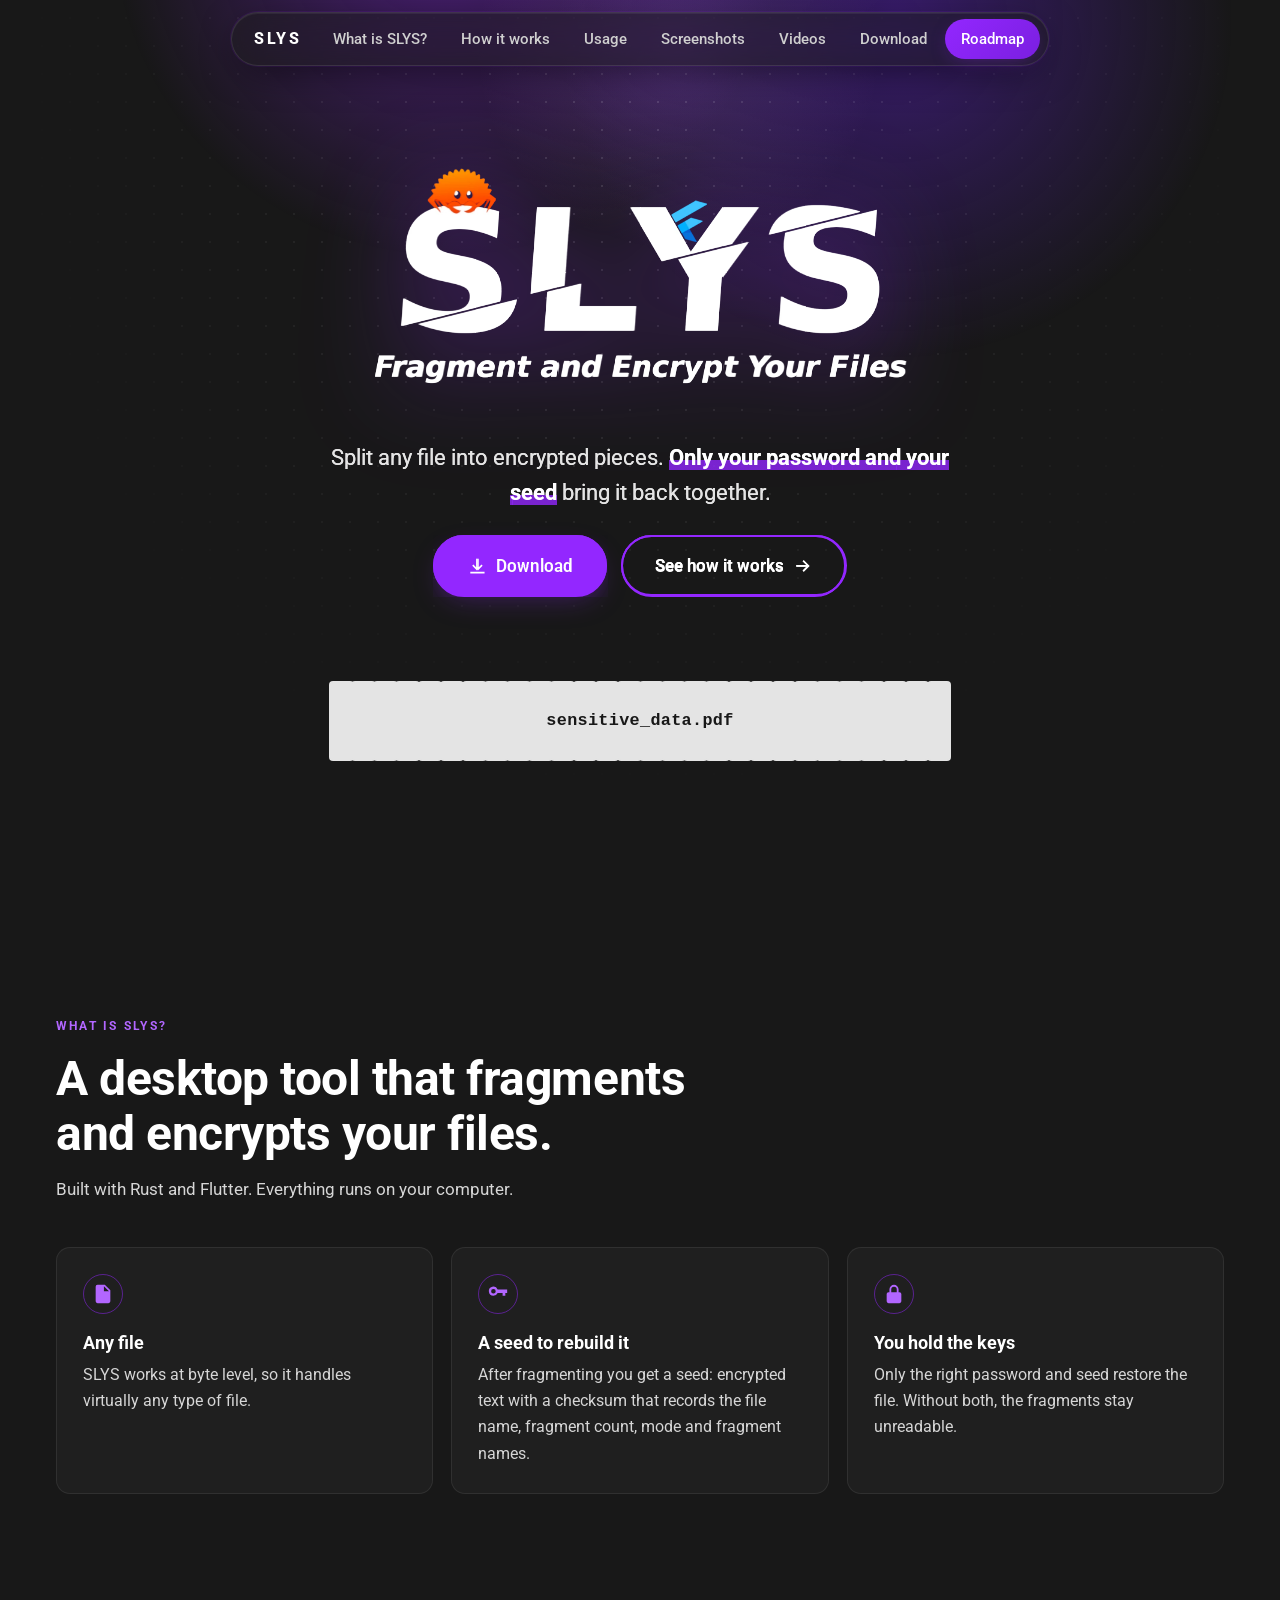
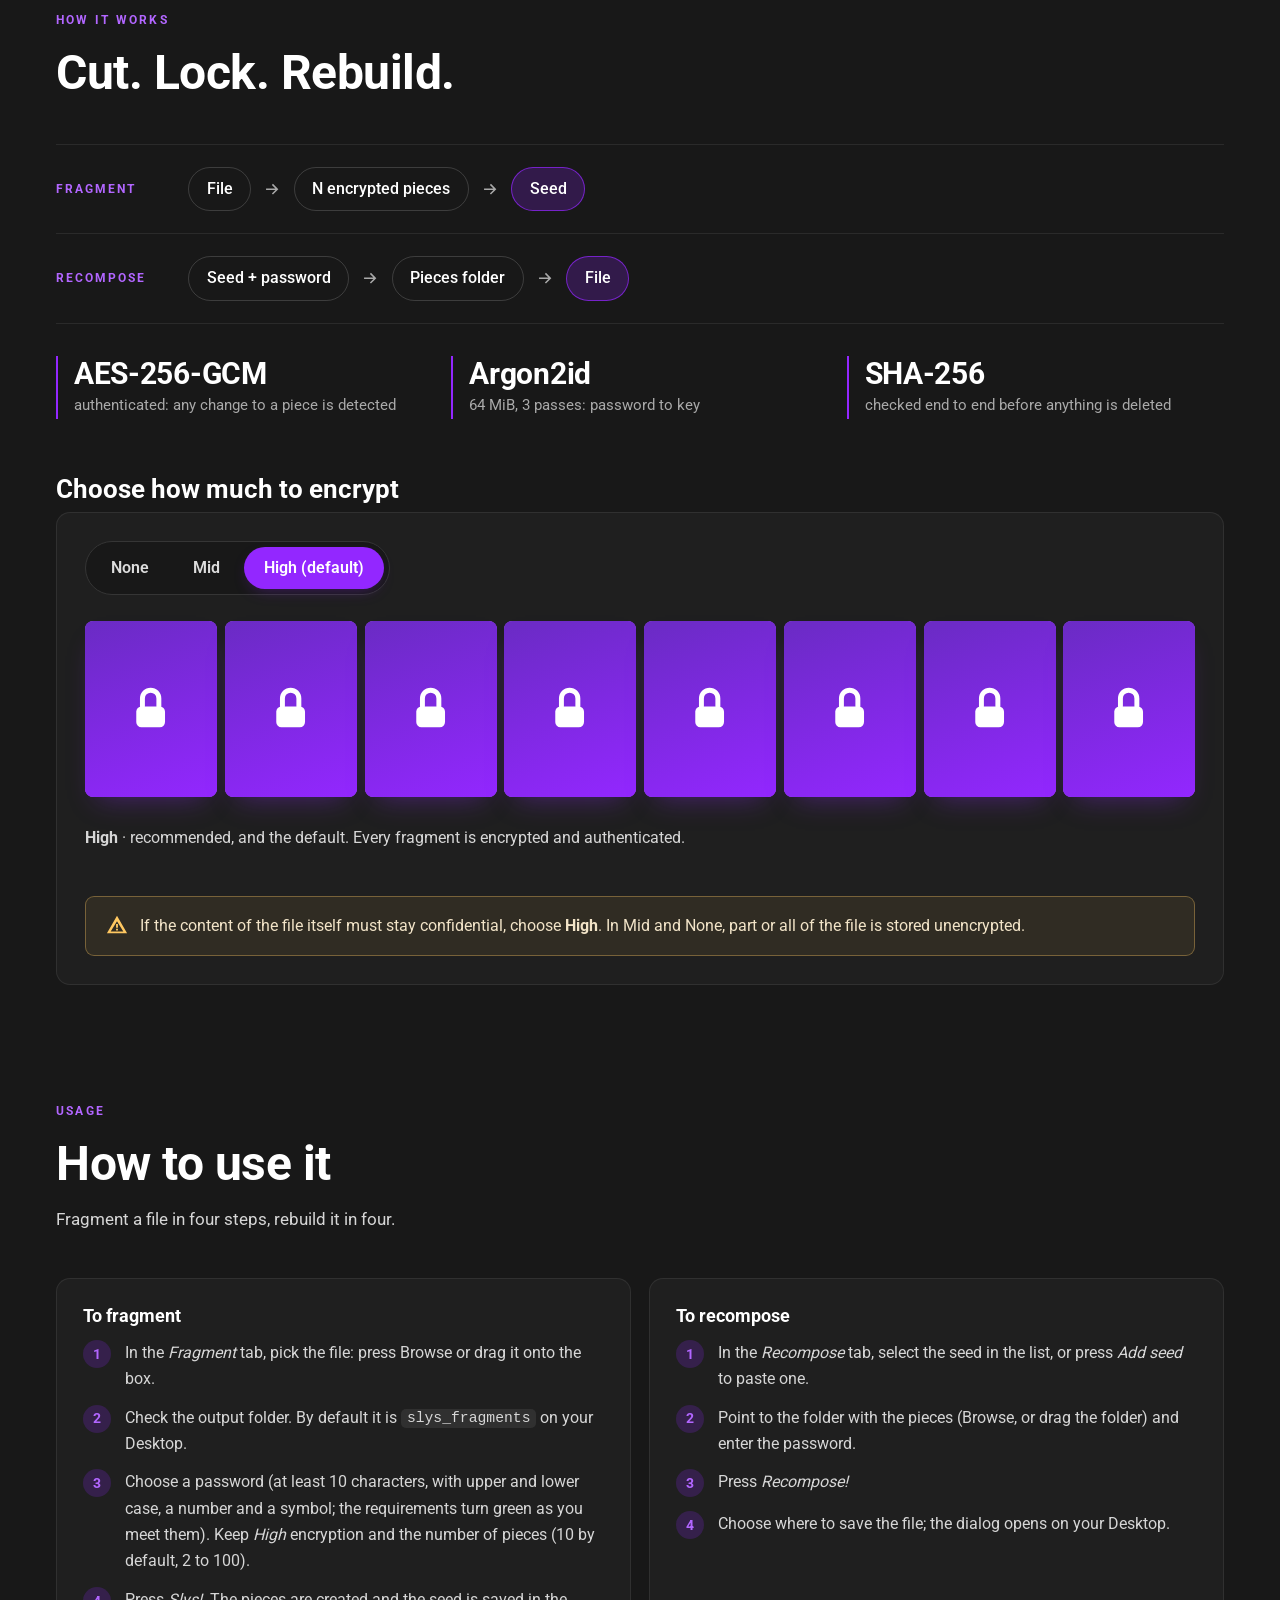
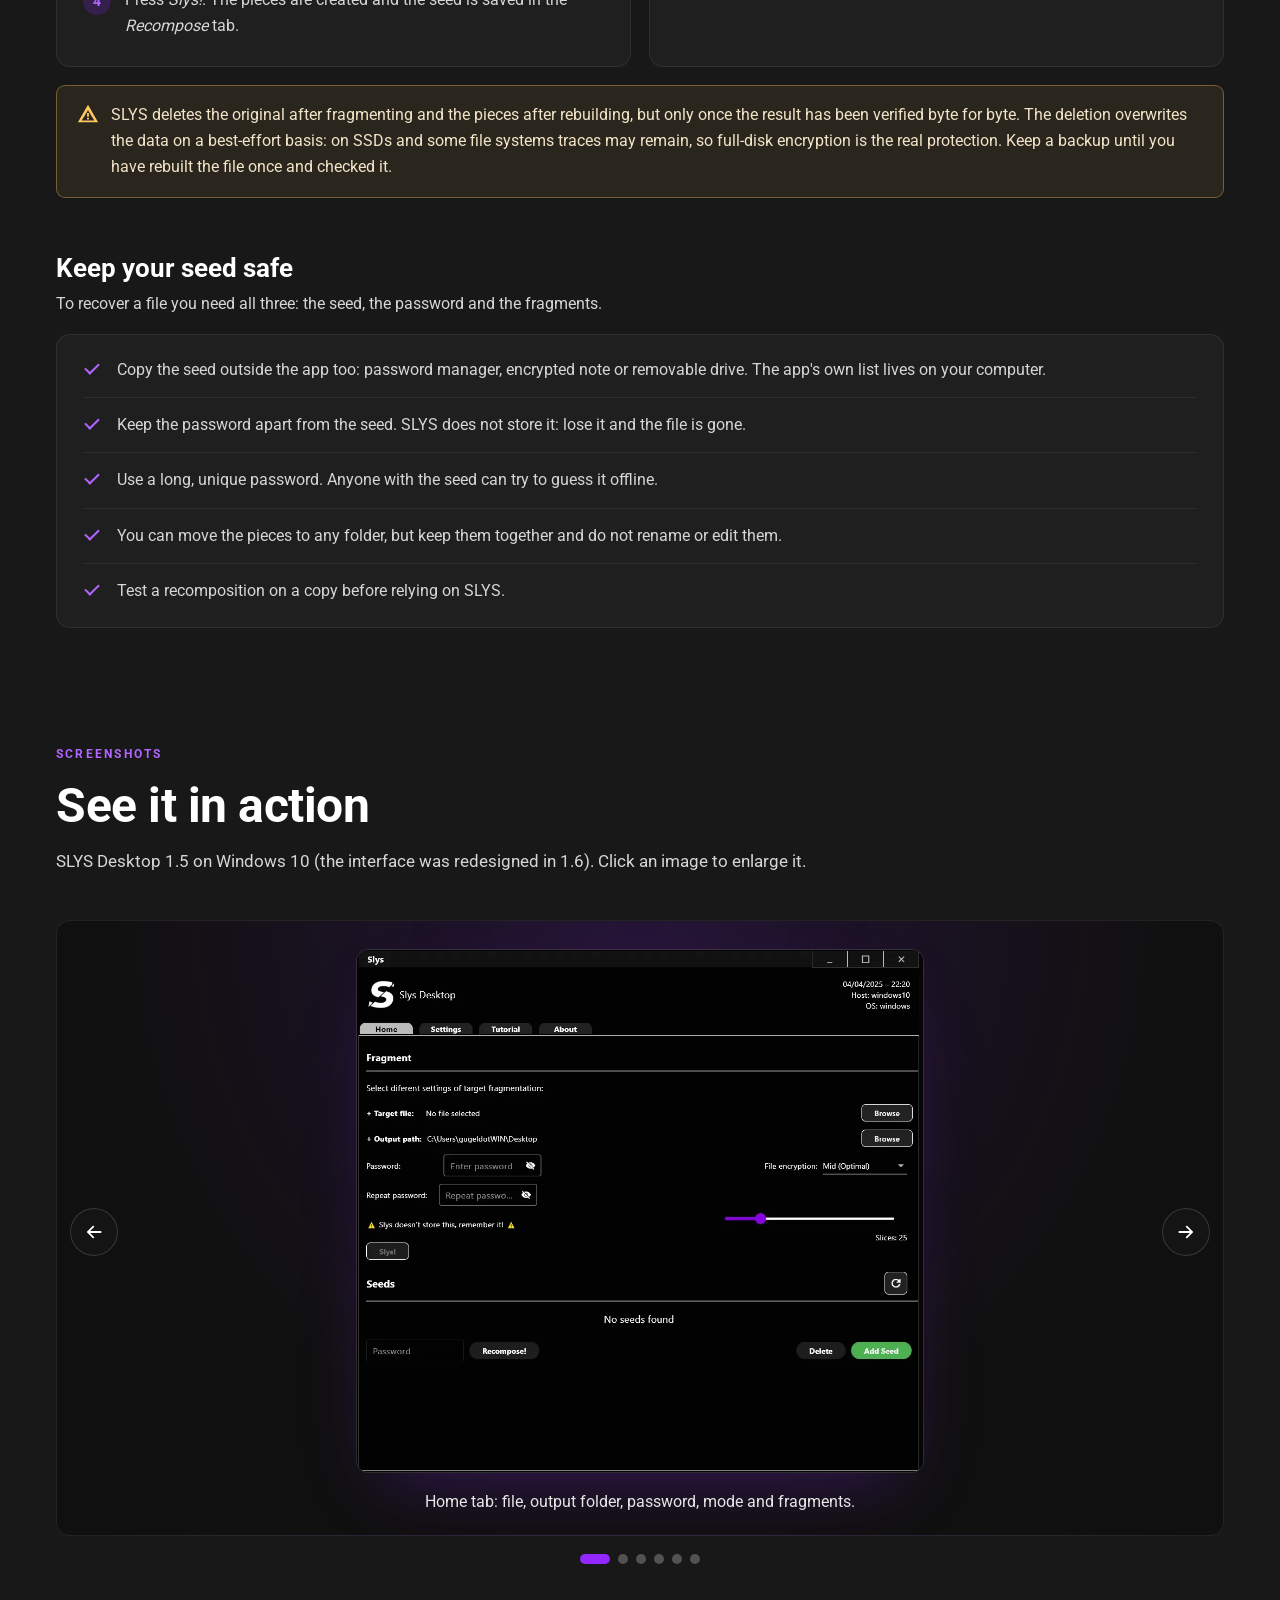
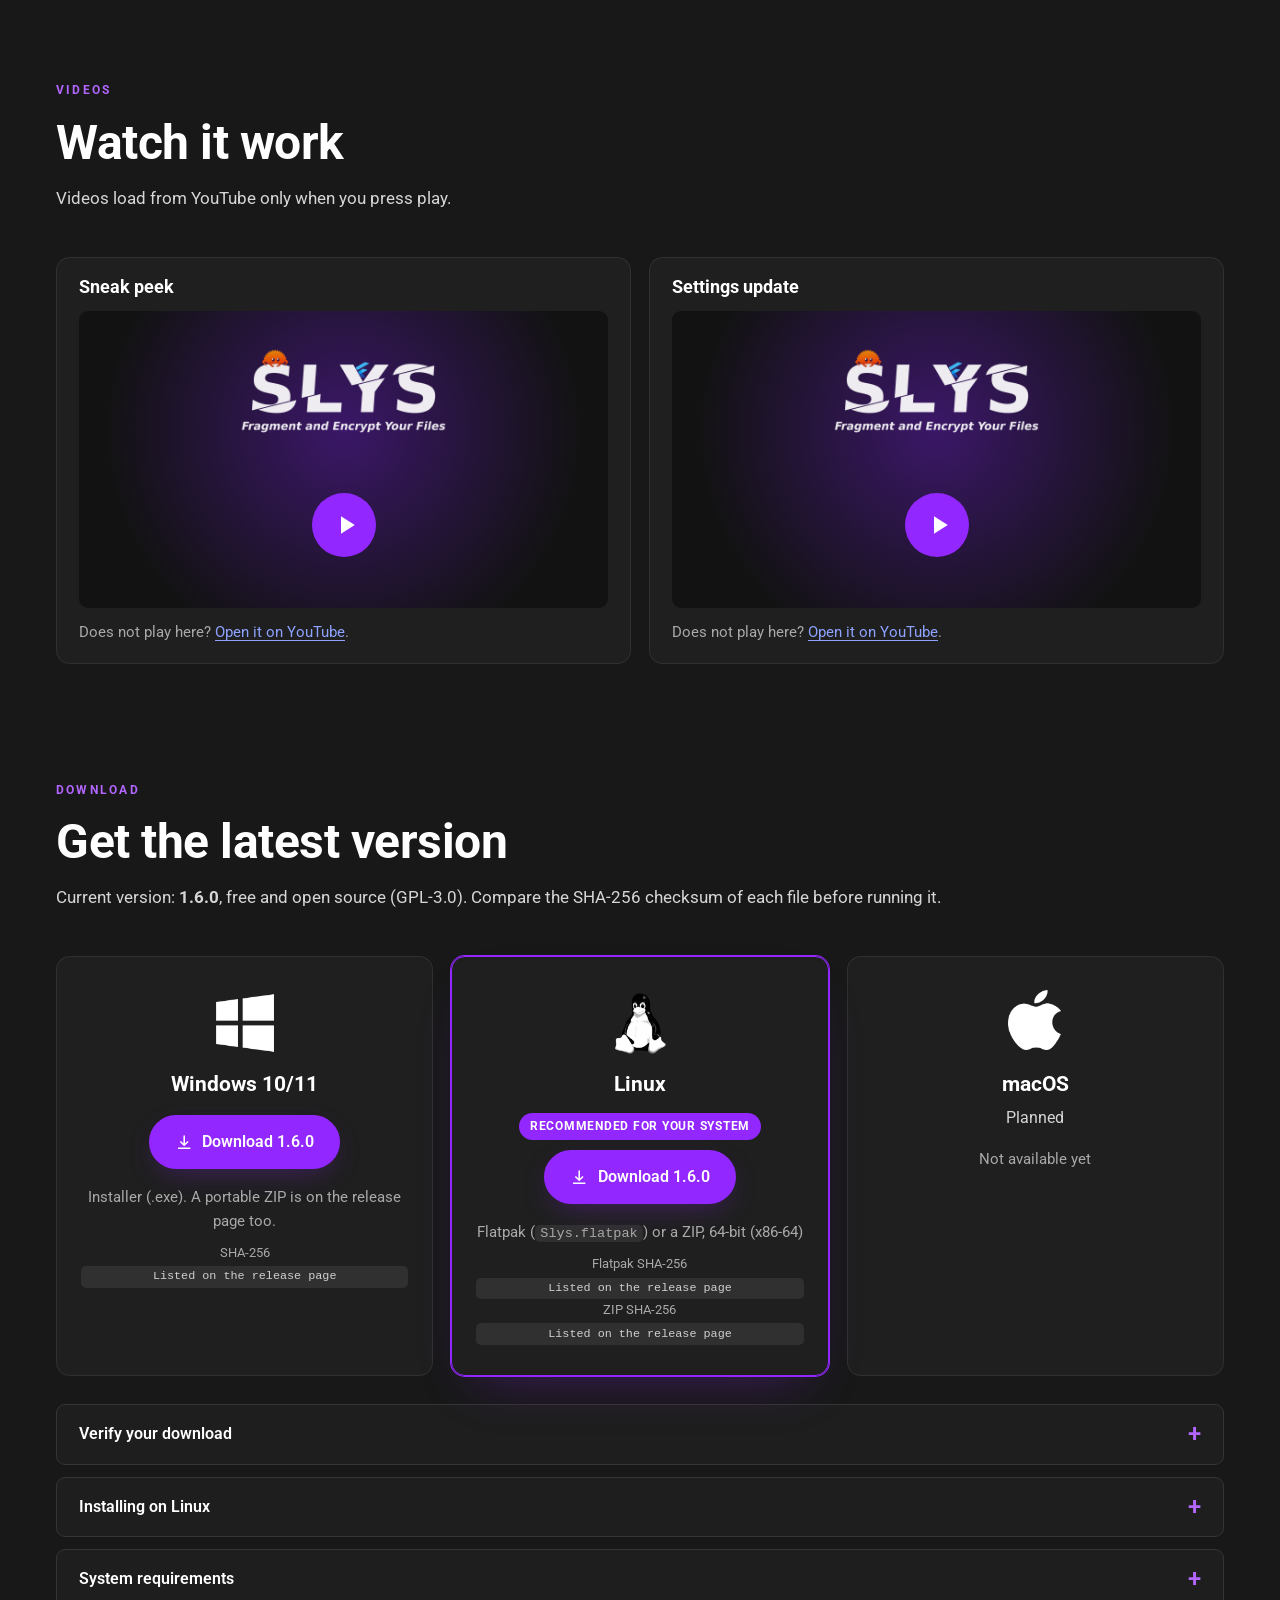
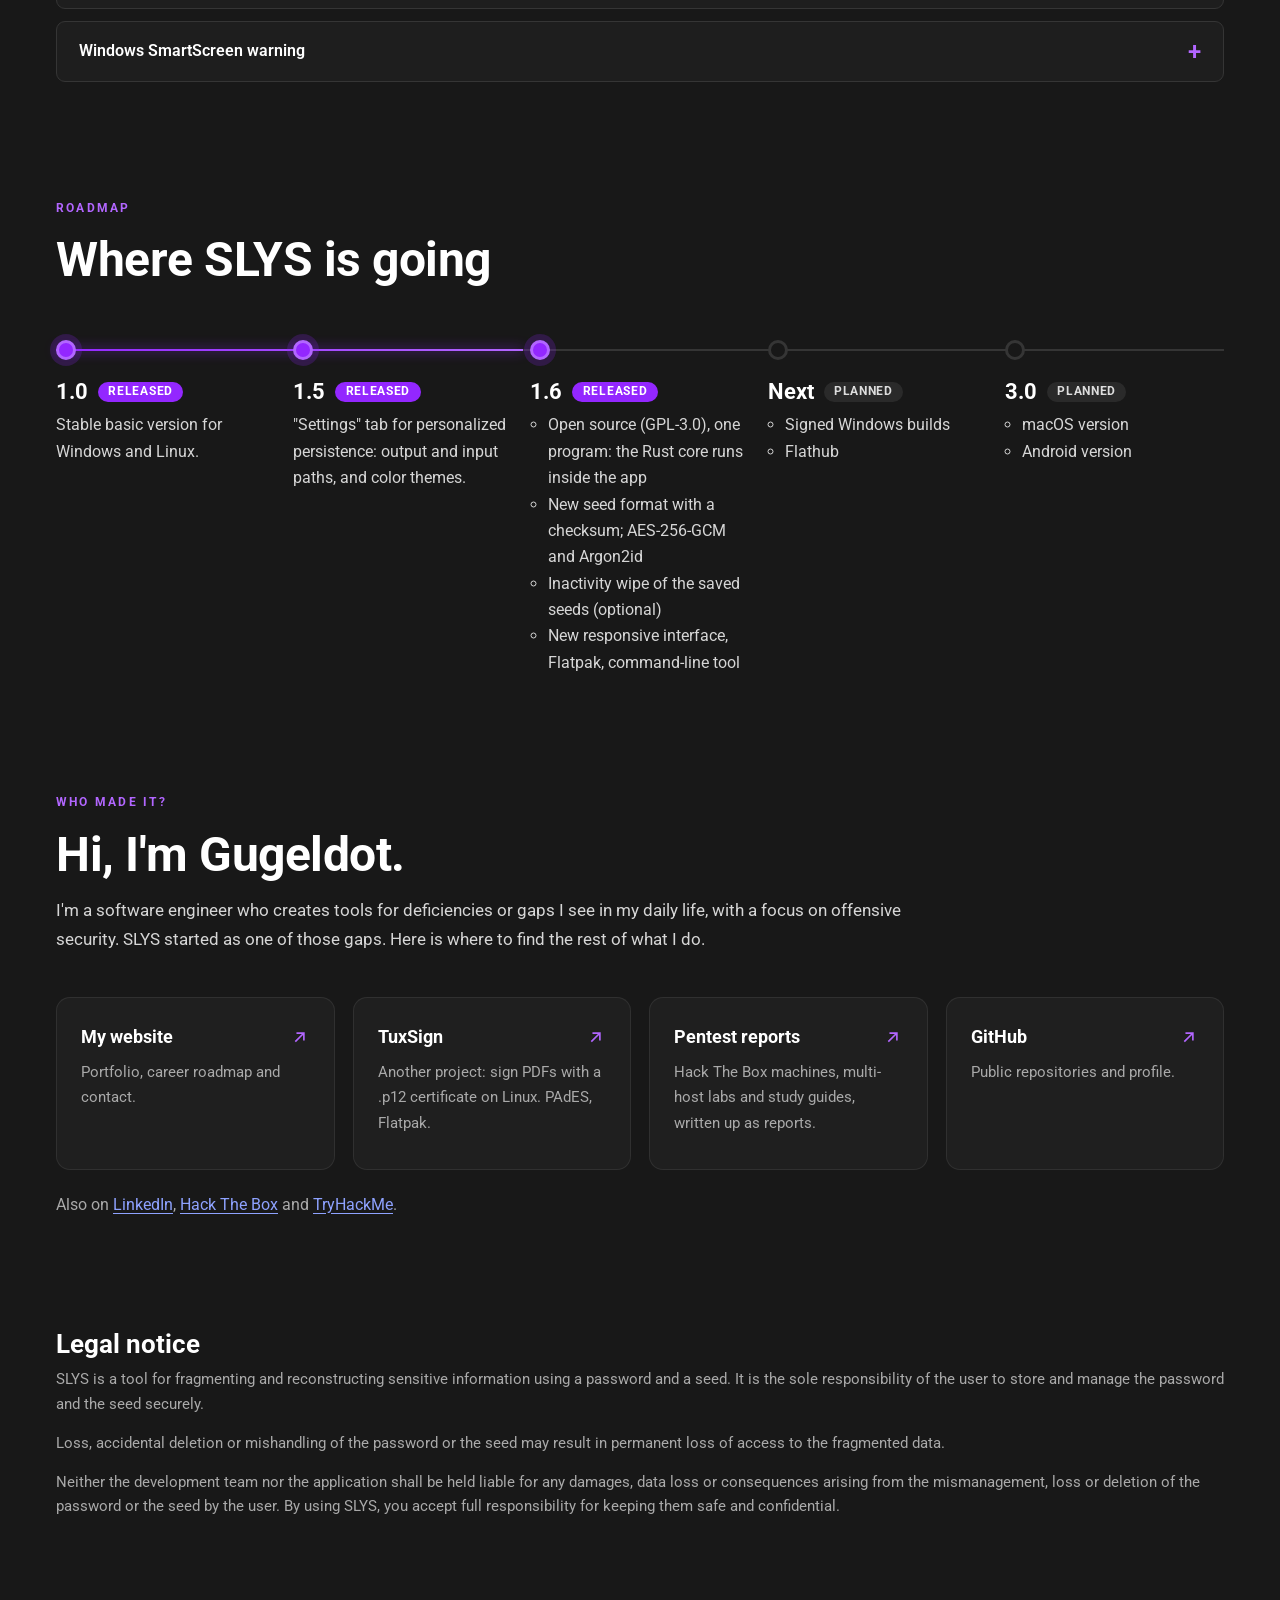
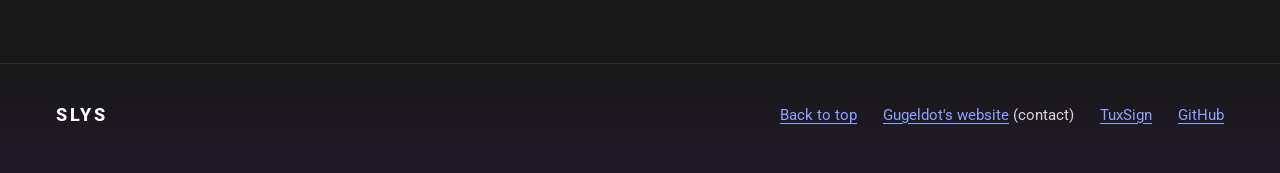
==== commit a5a3e602: "Update the website for 1.6 Facts now match the app: AES-256-GCM, Argon2id and per-piece SHA-256, Hig" ====
--- a/site/index.html
+++ b/site/index.html
@@ -4,10 +4,10 @@
 <meta charset="utf-8">
 <meta name="viewport" content="width=device-width, initial-scale=1">
 <title>SLYS | Fragment &amp; Encrypt Your Files for Windows &amp; Linux</title>
-<meta name="description" content="SLYS is a desktop tool that splits any file into individually encrypted AES-256 fragments. Rebuild it only with your password and your encrypted seed.">
+<meta name="description" content="SLYS is a free, open-source desktop tool that splits any file into individually encrypted AES-256-GCM fragments. Rebuild it only with your password and your encrypted seed.">
 <meta name="author" content="Rodrigo Palomo Cuenca">
 <meta name="theme-color" content="#181818">
-<link rel="canonical" href="https://gugeldot.github.io/slys-web/">
+<link rel="canonical" href="https://gugeldot.github.io/slys/">
 <link rel="icon" href="favicon.ico" sizes="any">
 <link rel="icon" type="image/png" sizes="32x32" href="assets/icons/favicon-32x32.png">
 <link rel="icon" type="image/png" sizes="16x16" href="assets/icons/favicon-16x16.png">
@@ -17,8 +17,8 @@
 <meta property="og:site_name" content="SLYS">
 <meta property="og:title" content="SLYS | Fragment &amp; Encrypt Your Files for Windows &amp; Linux">
 <meta property="og:description" content="SLYS is a desktop tool that splits any file into individually encrypted AES-256 fragments. Rebuild it only with your password and your encrypted seed.">
-<meta property="og:url" content="https://gugeldot.github.io/slys-web/">
-<meta property="og:image" content="https://gugeldot.github.io/slys-web/assets/og/og-slys.png">
+<meta property="og:url" content="https://gugeldot.github.io/slys/">
+<meta property="og:image" content="https://gugeldot.github.io/slys/assets/og/og-slys.png">
 <meta property="og:image:type" content="image/png">
 <meta property="og:image:width" content="1200">
 <meta property="og:image:height" content="627">
@@ -27,7 +27,7 @@
 <meta name="twitter:card" content="summary_large_image">
 <meta name="twitter:title" content="SLYS | Fragment &amp; Encrypt Your Files for Windows &amp; Linux">
 <meta name="twitter:description" content="SLYS is a desktop tool that splits any file into individually encrypted AES-256 fragments. Rebuild it only with your password and your encrypted seed.">
-<meta name="twitter:image" content="https://gugeldot.github.io/slys-web/assets/og/og-slys.png">
+<meta name="twitter:image" content="https://gugeldot.github.io/slys/assets/og/og-slys.png">
 <meta name="twitter:image:alt" content="SLYS logo with the tagline Fragment and Encrypt">
 
 <link rel="preload" href="assets/fonts/roboto-latin.woff2" as="font" type="font/woff2" crossorigin>
@@ -41,16 +41,18 @@
   "name": "SLYS",
   "alternateName": "SLYS Desktop",
   "description": "Desktop tool that fragments a file into encrypted pieces and rebuilds it only with the password and the encrypted seed generated when fragmenting.",
-  "url": "https://gugeldot.github.io/slys-web/",
-  "image": "https://gugeldot.github.io/slys-web/assets/og/og-slys.png",
+  "url": "https://gugeldot.github.io/slys/",
+  "image": "https://gugeldot.github.io/slys/assets/og/og-slys.png",
   "applicationCategory": "SecurityApplication",
   "operatingSystem": "Windows 10, Windows 11, Linux",
-  "softwareVersion": "1.5.2",
+  "softwareVersion": "1.6.0",
+  "license": "https://www.gnu.org/licenses/gpl-3.0.html",
+  "codeRepository": "https://github.com/gugeldot/slys",
+  "downloadUrl": "https://github.com/gugeldot/slys/releases/latest",
   "offers": { "@type": "Offer", "price": "0", "priceCurrency": "USD" },
   "author": { "@type": "Person", "name": "Rodrigo Palomo Cuenca", "alternateName": "Gugeldot", "url": "https://gugeldot.github.io/gugeldots-site/" }
 }
 </script>
-<!-- TODO: the source repository (gugeldot/slys) is private, so no code, issue or release links point to it. Re-add them if it becomes public, and add "license" and "downloadUrl" to this JSON-LD. -->
 </head>
 <body>
 <a class="skip" href="#main">Skip to content</a>
@@ -120,7 +122,7 @@
     <article class="card reveal" style="--d:.11s">
       <span class="tag"><svg class="ico" aria-hidden="true"><use href="#i-key"/></svg></span>
       <h3>A seed to rebuild it</h3>
-      <p>After fragmenting you get a seed: encrypted text that records the file name, fragment count, mode and fragment names.</p>
+      <p>After fragmenting you get a seed: encrypted text with a checksum that records the file name, fragment count, mode and fragment names.</p>
     </article>
     <article class="card reveal" style="--d:.18s">
       <span class="tag"><svg class="ico" aria-hidden="true"><use href="#i-lock"/></svg></span>
@@ -140,11 +142,10 @@
     <div class="flow"><span class="flow-t">Recompose</span><span class="node">Seed + password</span><svg class="ico arr" aria-hidden="true"><use href="#i-arrow"/></svg><span class="node">Pieces folder</span><svg class="ico arr" aria-hidden="true"><use href="#i-arrow"/></svg><span class="node hi">File</span></div>
   </div>
   <div class="facts reveal">
-    <div class="fact"><b>AES-256</b><span>CBC mode, random IV per piece</span></div>
-    <div class="fact"><b>100,000</b><span>PBKDF2-HMAC-SHA256 iterations</span></div>
-    <div class="fact"><b>Random salt</b><span>new for every encrypted piece</span></div>
-  </div>
-  <!-- TODO: confirm these parameters still match the 1.5.2 build (source: slys/Source/backend/src/cryption.rs). -->
+    <div class="fact"><b>AES-256-GCM</b><span>authenticated: any change to a piece is detected</span></div>
+    <div class="fact"><b>Argon2id</b><span>64 MiB, 3 passes: password to key</span></div>
+    <div class="fact"><b>SHA-256</b><span>checked end to end before anything is deleted</span></div>
+  </div>
 
   <h3 class="sub" id="modes">Choose how much to encrypt</h3>
   <div class="card modes reveal">
@@ -152,61 +153,56 @@
       <legend class="sr-only">Encryption mode</legend>
       <div class="seg" role="radiogroup">
         <input type="radio" name="mode" id="m-none" value="none"><label for="m-none">None</label>
-        <input type="radio" name="mode" id="m-mid" value="mid" checked><label for="m-mid">Mid (default)</label>
-        <input type="radio" name="mode" id="m-high" value="high"><label for="m-high">High</label>
+        <input type="radio" name="mode" id="m-mid" value="mid"><label for="m-mid">Mid</label>
+        <input type="radio" name="mode" id="m-high" value="high" checked><label for="m-high">High (default)</label>
       </div>
     </fieldset>
     <div class="fraglist" aria-hidden="true" data-frags>
       <span class="frag enc" style="--i:0"><svg class="lock" viewBox="0 0 24 24" aria-hidden="true"><path class="shackle" d="M8 11V7a4 4 0 0 1 8 0v4" fill="none" stroke="currentColor" stroke-width="2.4" stroke-linecap="round"/><rect class="body" x="5" y="11" width="14" height="10" rx="2.5" fill="currentColor"/></svg></span>
-      <span class="frag" style="--i:1"><svg class="lock" viewBox="0 0 24 24" aria-hidden="true"><path class="shackle" d="M8 11V7a4 4 0 0 1 8 0v4" fill="none" stroke="currentColor" stroke-width="2.4" stroke-linecap="round"/><rect class="body" x="5" y="11" width="14" height="10" rx="2.5" fill="currentColor"/></svg></span>
-      <span class="frag" style="--i:2"><svg class="lock" viewBox="0 0 24 24" aria-hidden="true"><path class="shackle" d="M8 11V7a4 4 0 0 1 8 0v4" fill="none" stroke="currentColor" stroke-width="2.4" stroke-linecap="round"/><rect class="body" x="5" y="11" width="14" height="10" rx="2.5" fill="currentColor"/></svg></span>
-      <span class="frag" style="--i:3"><svg class="lock" viewBox="0 0 24 24" aria-hidden="true"><path class="shackle" d="M8 11V7a4 4 0 0 1 8 0v4" fill="none" stroke="currentColor" stroke-width="2.4" stroke-linecap="round"/><rect class="body" x="5" y="11" width="14" height="10" rx="2.5" fill="currentColor"/></svg></span>
-      <span class="frag" style="--i:4"><svg class="lock" viewBox="0 0 24 24" aria-hidden="true"><path class="shackle" d="M8 11V7a4 4 0 0 1 8 0v4" fill="none" stroke="currentColor" stroke-width="2.4" stroke-linecap="round"/><rect class="body" x="5" y="11" width="14" height="10" rx="2.5" fill="currentColor"/></svg></span>
-      <span class="frag" style="--i:5"><svg class="lock" viewBox="0 0 24 24" aria-hidden="true"><path class="shackle" d="M8 11V7a4 4 0 0 1 8 0v4" fill="none" stroke="currentColor" stroke-width="2.4" stroke-linecap="round"/><rect class="body" x="5" y="11" width="14" height="10" rx="2.5" fill="currentColor"/></svg></span>
-      <span class="frag" style="--i:6"><svg class="lock" viewBox="0 0 24 24" aria-hidden="true"><path class="shackle" d="M8 11V7a4 4 0 0 1 8 0v4" fill="none" stroke="currentColor" stroke-width="2.4" stroke-linecap="round"/><rect class="body" x="5" y="11" width="14" height="10" rx="2.5" fill="currentColor"/></svg></span>
+      <span class="frag enc" style="--i:1"><svg class="lock" viewBox="0 0 24 24" aria-hidden="true"><path class="shackle" d="M8 11V7a4 4 0 0 1 8 0v4" fill="none" stroke="currentColor" stroke-width="2.4" stroke-linecap="round"/><rect class="body" x="5" y="11" width="14" height="10" rx="2.5" fill="currentColor"/></svg></span>
+      <span class="frag enc" style="--i:2"><svg class="lock" viewBox="0 0 24 24" aria-hidden="true"><path class="shackle" d="M8 11V7a4 4 0 0 1 8 0v4" fill="none" stroke="currentColor" stroke-width="2.4" stroke-linecap="round"/><rect class="body" x="5" y="11" width="14" height="10" rx="2.5" fill="currentColor"/></svg></span>
+      <span class="frag enc" style="--i:3"><svg class="lock" viewBox="0 0 24 24" aria-hidden="true"><path class="shackle" d="M8 11V7a4 4 0 0 1 8 0v4" fill="none" stroke="currentColor" stroke-width="2.4" stroke-linecap="round"/><rect class="body" x="5" y="11" width="14" height="10" rx="2.5" fill="currentColor"/></svg></span>
+      <span class="frag enc" style="--i:4"><svg class="lock" viewBox="0 0 24 24" aria-hidden="true"><path class="shackle" d="M8 11V7a4 4 0 0 1 8 0v4" fill="none" stroke="currentColor" stroke-width="2.4" stroke-linecap="round"/><rect class="body" x="5" y="11" width="14" height="10" rx="2.5" fill="currentColor"/></svg></span>
+      <span class="frag enc" style="--i:5"><svg class="lock" viewBox="0 0 24 24" aria-hidden="true"><path class="shackle" d="M8 11V7a4 4 0 0 1 8 0v4" fill="none" stroke="currentColor" stroke-width="2.4" stroke-linecap="round"/><rect class="body" x="5" y="11" width="14" height="10" rx="2.5" fill="currentColor"/></svg></span>
+      <span class="frag enc" style="--i:6"><svg class="lock" viewBox="0 0 24 24" aria-hidden="true"><path class="shackle" d="M8 11V7a4 4 0 0 1 8 0v4" fill="none" stroke="currentColor" stroke-width="2.4" stroke-linecap="round"/><rect class="body" x="5" y="11" width="14" height="10" rx="2.5" fill="currentColor"/></svg></span>
       <span class="frag enc" style="--i:7"><svg class="lock" viewBox="0 0 24 24" aria-hidden="true"><path class="shackle" d="M8 11V7a4 4 0 0 1 8 0v4" fill="none" stroke="currentColor" stroke-width="2.4" stroke-linecap="round"/><rect class="body" x="5" y="11" width="14" height="10" rx="2.5" fill="currentColor"/></svg></span>
     </div>
     <div aria-live="polite">
-      <p class="mode-desc" data-mode="none"><strong>None</strong> · fastest. No fragment is encrypted. The seed still is.</p>
-      <p class="mode-desc on" data-mode="mid"><strong>Mid</strong> · balanced. The first and last fragment are encrypted, the ones in between are stored as they are.</p>
-      <p class="mode-desc" data-mode="high"><strong>High</strong> · slowest. Every fragment is encrypted.</p>
+      <p class="mode-desc" data-mode="none"><strong>None</strong> · obfuscation only. No fragment is encrypted: they are raw slices with random names. The seed still is encrypted.</p>
+      <p class="mode-desc" data-mode="mid"><strong>Mid</strong> · not recommended. Only the first and last fragment are encrypted; most of the file stays readable.</p>
+      <p class="mode-desc on" data-mode="high"><strong>High</strong> · recommended, and the default. Every fragment is encrypted and authenticated.</p>
     </div>
-    <p class="note"><svg class="ico" role="img" aria-label="Warning"><use href="#i-warn"/></svg><span>If the content of the file itself must stay confidential, choose <strong>High</strong>. In Mid and None, part of the file is stored unencrypted.</span></p>
-  </div>
-  <!-- TODO: confirm the mode behaviour for 1.5.2 (source: slys/Source/backend/src/main.rs, "Partial" = first and last fragment, "Total" = all). -->
+    <p class="note"><svg class="ico" role="img" aria-label="Warning"><use href="#i-warn"/></svg><span>If the content of the file itself must stay confidential, choose <strong>High</strong>. In Mid and None, part or all of the file is stored unencrypted.</span></p>
+  </div>
 </section>
 
 <section id="usage">
   <div class="head reveal">
     <span class="eyebrow">Usage</span>
     <h2>How to use it</h2>
-    <p>Fragment a file in six steps, rebuild it in five.</p>
+    <p>Fragment a file in four steps, rebuild it in four.</p>
   </div>
   <div class="two">
     <article class="card reveal">
       <h3>To fragment</h3>
       <ol class="todo-list">
-        <li>Select the target file. Give it a name without spaces or special symbols first.</li>
-        <li>Select the output folder where the fragments will be saved.</li>
-        <li>Select the encryption mode. Mid is the default; <a href="#modes">compare them</a>.</li>
-        <li>Choose the number of fragments with the slider, or leave the default (5, adjustable from 5 to 100).</li>
-        <li>Enter a password, and repeat it. You will need it to recompose.</li>
-        <li>Press <em>Slys!</em>. The fragments are created and the seed appears in the Seeds list.</li>
+        <li>In the <em>Fragment</em> tab, pick the file: press Browse or drag it onto the box.</li>
+        <li>Check the output folder. By default it is <code>slys_fragments</code> on your Desktop.</li>
+        <li>Choose a password (at least 10 characters, with upper and lower case, a number and a symbol; the requirements turn green as you meet them). Keep <em>High</em> encryption and the number of pieces (10 by default, 2 to 100).</li>
+        <li>Press <em>Slys!</em>. The pieces are created and the seed is saved in the <em>Recompose</em> tab.</li>
       </ol>
-      <!-- TODO: confirm for 1.5.2: default fragment count (source: 5; older screenshots show 25) and the "no spaces or symbols" file name rule. -->
     </article>
     <article class="card reveal" style="--d:.1s">
       <h3>To recompose</h3>
       <ol class="todo-list">
-        <li>Select the seed in the Seeds list, or press <em>Add Seed</em> to paste one.</li>
-        <li>Enter the password.</li>
-        <li>Select the folder where the fragments are ("Where are the slices?").</li>
+        <li>In the <em>Recompose</em> tab, select the seed in the list, or press <em>Add seed</em> to paste one.</li>
+        <li>Point to the folder with the pieces (Browse, or drag the folder) and enter the password.</li>
         <li>Press <em>Recompose!</em></li>
-        <li>Choose where to save the output file.</li>
+        <li>Choose where to save the file; the dialog opens on your Desktop.</li>
       </ol>
     </article>
   </div>
-  <p class="note reveal" role="note"><svg class="ico" role="img" aria-label="Warning"><use href="#i-warn"/></svg><span>SLYS deletes the original file after fragmenting, and deletes the fragments after a successful recomposition. The deletion is a normal file removal, not a secure wipe. Keep a backup until you have recomposed the file once and checked it.</span></p>
+  <p class="note reveal" role="note"><svg class="ico" role="img" aria-label="Warning"><use href="#i-warn"/></svg><span>SLYS deletes the original after fragmenting and the pieces after rebuilding, but only once the result has been verified byte for byte. The deletion overwrites the data on a best-effort basis: on SSDs and some file systems traces may remain, so full-disk encryption is the real protection. Keep a backup until you have rebuilt the file once and checked it.</span></p>
 
   <h3 class="sub" id="seed-safety">Keep your seed safe</h3>
   <p class="sub-lead">To recover a file you need all three: the seed, the password and the fragments.</p>
@@ -214,7 +210,7 @@
     <li>Copy the seed outside the app too: password manager, encrypted note or removable drive. The app's own list lives on your computer.</li>
     <li>Keep the password apart from the seed. SLYS does not store it: lose it and the file is gone.</li>
     <li>Use a long, unique password. Anyone with the seed can try to guess it offline.</li>
-    <li>Do not rename or edit the fragment files.</li>
+    <li>You can move the pieces to any folder, but keep them together and do not rename or edit them.</li>
     <li>Test a recomposition on a copy before relying on SLYS.</li>
   </ul>
 </section>
@@ -223,7 +219,7 @@
   <div class="head reveal">
     <span class="eyebrow">Screenshots</span>
     <h2>See it in action</h2>
-    <p>SLYS Desktop on Windows 10. Click an image to enlarge it.</p>
+    <p>SLYS Desktop 1.5 on Windows 10 (the interface was redesigned in 1.6). Click an image to enlarge it.</p>
   </div>
   <div class="carousel reveal" role="region" aria-roledescription="carousel" aria-label="Screenshots of SLYS Desktop">
     <div class="viewport" tabindex="0">
@@ -306,51 +302,53 @@
   <div class="head reveal">
     <span class="eyebrow">Download</span>
     <h2>Get the latest version</h2>
-    <p>Current version: <strong>1.5.2</strong>. Compare the SHA-256 checksum of each file before running it.</p>
+    <p>Current version: <strong>1.6.0</strong>, free and open source (GPL-3.0). Compare the SHA-256 checksum of each file before running it.</p>
   </div>
   <div class="os-grid">
     <article class="card os reveal" data-os="windows">
       <img src="assets/img/os-windows.webp" width="240" height="240" loading="lazy" decoding="async" alt="Windows logo">
       <h3>Windows 10/11</h3>
       <p class="rec" hidden>Recommended for your system</p>
-      <p><a class="btn" href="https://github.com/gugeldot/slys/releases/latest" target="_blank" rel="noopener noreferrer"><svg class="ico" aria-hidden="true"><use href="#i-download"/></svg>Download 1.5.2<span class="sr-only"> (opens in a new tab)</span></a></p>
-      <p class="meta">Installer (.exe)</p>
+      <p><a class="btn" href="https://github.com/gugeldot/slys/releases/latest" target="_blank" rel="noopener noreferrer"><svg class="ico" aria-hidden="true"><use href="#i-download"/></svg>Download 1.6.0<span class="sr-only"> (opens in a new tab)</span></a></p>
+      <p class="meta">Installer (.exe). A portable ZIP is on the release page too.</p>
       <p class="hash"><span>SHA-256</span> <code id="sha-windows">Listed on the release page</code></p>
     </article>
     <article class="card os reveal" style="--d:.08s" data-os="linux">
       <img src="assets/img/os-linux.webp" width="206" height="240" loading="lazy" decoding="async" alt="Linux penguin logo">
       <h3>Linux</h3>
       <p class="rec" hidden>Recommended for your system</p>
-      <p><a class="btn" href="https://github.com/gugeldot/slys/releases/latest" target="_blank" rel="noopener noreferrer"><svg class="ico" aria-hidden="true"><use href="#i-download"/></svg>Download 1.5.2<span class="sr-only"> (opens in a new tab)</span></a></p>
-      <p class="meta">ZIP archive, 64-bit (x86-64)</p>
-      <p class="hash"><span>SHA-256</span> <code id="sha-linux">Listed on the release page</code></p>
+      <p><a class="btn" href="https://github.com/gugeldot/slys/releases/latest" target="_blank" rel="noopener noreferrer"><svg class="ico" aria-hidden="true"><use href="#i-download"/></svg>Download 1.6.0<span class="sr-only"> (opens in a new tab)</span></a></p>
+      <p class="meta">Flatpak (<code>Slys.flatpak</code>) or a ZIP, 64-bit (x86-64)</p>
+      <p class="hash"><span>Flatpak SHA-256</span> <code id="sha-flatpak">Listed on the release page</code></p>
+      <p class="hash"><span>ZIP SHA-256</span> <code id="sha-linux">Listed on the release page</code></p>
     </article>
     <article class="card os os-soon reveal" style="--d:.16s" data-os="macos">
       <img src="assets/img/os-macos.webp" width="240" height="240" loading="lazy" decoding="async" alt="Apple logo">
       <h3>macOS</h3>
-      <p><span class="status">Planned for v3.0</span></p>
+      <p><span class="status">Planned</span></p>
       <p class="meta">Not available yet</p>
     </article>
   </div>
-  <!-- TODO: BLOCKER. The download buttons point at github.com/gugeldot/slys/releases/latest, which returns 404 while the repository is private. Host the installer and ZIP somewhere public (public releases repo, or files in this repo) and update these links. -->
-  <!-- TODO: SHA-256 values and exact asset names (assumed Slys_Installer.exe and Slys_Linux.zip). Run tools/fill-checksums.py to fill them in. -->
+  <!-- tools/fill-checksums.py copies the SHA-256 values from the release's SHA256SUMS file into the codes above. -->
 
   <div class="accs">
     <details class="acc reveal">
       <summary>Verify your download</summary>
       <div class="body">
-        <p>Compare the checksum of the file you downloaded with the one listed above. If they differ, do not run it.</p>
+        <p>Every release has a <code>SHA256SUMS</code> file and a build attestation that proves who built each file and from which commit. If anything does not match, do not run the file.</p>
         <p><strong>Windows (PowerShell)</strong></p>
         <pre><code>Get-FileHash .\Slys_Installer.exe -Algorithm SHA256</code></pre>
         <p><strong>Linux</strong></p>
-        <pre><code>sha256sum Slys_Linux.zip</code></pre>
+        <pre><code>sha256sum -c SHA256SUMS</code></pre>
+        <p><strong>Build attestation</strong> (needs the GitHub CLI)</p>
+        <pre><code>gh attestation verify Slys.flatpak --repo gugeldot/slys</code></pre>
       </div>
     </details>
     <details class="acc reveal">
-      <summary>Installer and ZIP</summary>
+      <summary>Installing on Linux</summary>
       <div class="body">
-        <p>Windows is distributed as an installer that sets the application up for you. The Linux build is a self-contained folder (executable plus libraries), distributed as a ZIP: extract it anywhere and run <code>slys_frontend</code>. If your system does not run it, mark it as executable with <code>chmod +x slys_frontend</code>.</p>
-        <!-- TODO: confirm with the author the reason for installer (Windows) vs ZIP (Linux); the text above only describes what each package is. -->
+        <p><strong>Flatpak</strong> (recommended): <code>flatpak install --user Slys.flatpak</code>, then run SLYS from your applications menu or with <code>flatpak run io.github.gugeldot.Slys</code>. It has no network access and cannot see folders like <code>~/.ssh</code>.</p>
+        <p><strong>ZIP</strong>: extract it anywhere and run <code>slys</code>. If your system does not run it, mark it as executable with <code>chmod +x slys</code>.</p>
       </div>
     </details>
     <details class="acc reveal">
@@ -358,16 +356,15 @@
       <div class="body">
         <ul class="plain">
           <li>Windows 10 or 11, or a 64-bit (x86-64) Linux distribution with a graphical desktop.</li>
-          <li>Free memory at least as large as the file you fragment: SLYS reads the whole file into memory.</li>
+          <li>Files of any size: SLYS processes them in 64 KiB chunks instead of loading them into memory.</li>
           <li>The file must have at least as many bytes as the number of fragments you choose.</li>
         </ul>
-        <!-- TODO: minimum Windows build, minimum glibc / distributions tested, and macOS/ARM status. -->
       </div>
     </details>
     <details class="acc reveal">
       <summary>Windows SmartScreen warning</summary>
       <div class="body">
-        <p>Windows may show a SmartScreen warning the first time you run the installer. The executable is not signed with a code-signing certificate, which this independent project cannot currently afford. SmartScreen flags unsigned files by default. To continue, choose <em>More info</em>, then <em>Run anyway</em>. Verifying the SHA-256 checksum above first is recommended.</p>
+        <p>Windows may show a SmartScreen warning the first time you run the installer. The executable is not signed with a code-signing certificate yet (signing is planned). SmartScreen flags unsigned files by default. To continue, choose <em>More info</em>, then <em>Run anyway</em>. Verifying the SHA-256 checksum above first is recommended.</p>
       </div>
     </details>
   </div>
@@ -381,13 +378,10 @@
   <ol class="timeline reveal">
     <li class="done"><h3>1.0 <span class="badge">Released</span></h3><p>Stable basic version for Windows and Linux.</p></li>
     <li class="done"><h3>1.5 <span class="badge">Released</span></h3><p>"Settings" tab for personalized persistence: output and input paths, and color themes.</p></li>
-    <li><h3>1.6 <span class="badge">Planned</span></h3><ul><li>Overall refurbish, 2026 update</li><li>Open source code release</li></ul></li>
-    <li><h3>2.0 <span class="badge">Planned</span></h3><ul><li>Inactivity wipe (coming in future versions)</li><li>Seed CRC inclusion</li></ul></li>
+    <li class="done"><h3>1.6 <span class="badge">Released</span></h3><ul><li>Open source (GPL-3.0), one program: the Rust core runs inside the app</li><li>New seed format with a checksum; AES-256-GCM and Argon2id</li><li>Inactivity wipe of the saved seeds (optional)</li><li>New responsive interface, Flatpak, command-line tool</li></ul></li>
+    <li><h3>Next <span class="badge">Planned</span></h3><ul><li>Signed Windows builds</li><li>Flathub</li></ul></li>
     <li><h3>3.0 <span class="badge">Planned</span></h3><ul><li>macOS version</li><li>Android version</li></ul></li>
   </ol>
-  <!-- TODO: macOS was listed under 2.0 on the previous site; the brief says v3.0. Confirm. -->
-
-  <!-- TODO: changelog details for 1.5.1 and 1.5.2 (the roadmap above already lists 1.0 and 1.5). -->
 </section>
 
 <section id="about">
